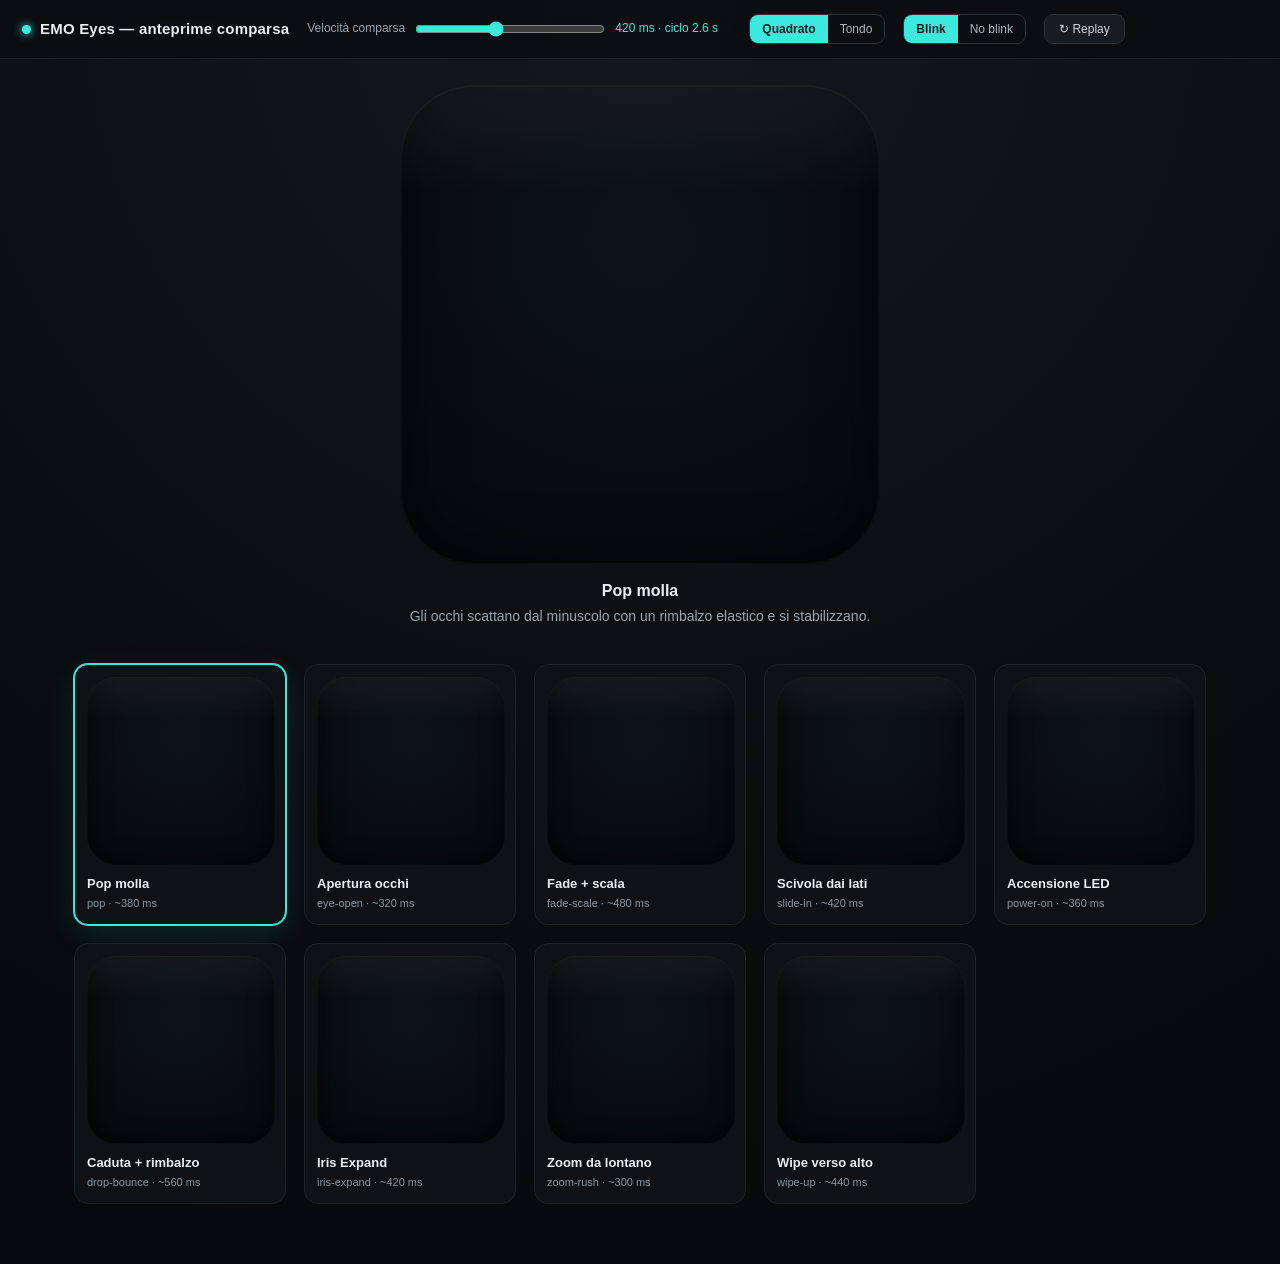
==== index.html @ 84cab5ac "EMO eyes appear-animation preview gallery (480x480, pure CSS/JS) 9 looping "eyes appear" variants to" ====
<!doctype html>
<html lang="it">
<head>
  <meta charset="utf-8">
  <meta name="viewport" content="width=device-width, initial-scale=1">
  <title>EMO Eyes — anteprime animazioni</title>
  <link rel="stylesheet" href="eyes.css">
  <link rel="stylesheet" href="keyframes.css">
</head>
<body>
  <header class="topbar">
    <h1><span class="dot"></span> EMO Eyes — anteprime comparsa</h1>

    <div class="ctrl">
      <label for="speed">Velocità comparsa</label>
      <input id="speed" type="range" min="150" max="800" step="10" value="420">
      <span class="val" id="speedVal"></span>
    </div>

    <div class="ctrl">
      <span class="seg" id="shape">
        <button data-shape="square" class="on">Quadrato</button>
        <button data-shape="round">Tondo</button>
      </span>
    </div>

    <div class="ctrl">
      <span class="seg" id="blink">
        <button data-blink="on" class="on">Blink</button>
        <button data-blink="off">No blink</button>
      </span>
    </div>

    <button class="btn" id="replay">↻ Replay</button>
  </header>

  <main>
    <section class="featured">
      <div class="stage square blink" id="featStage">
        <div class="eyes"><div class="eye left"></div><div class="eye right"></div></div>
      </div>
      <div class="featured-meta">
        <div class="fname" id="fname"></div>
        <div class="fdesc" id="fdesc"></div>
      </div>
    </section>

    <section class="grid" id="grid"></section>
  </main>

  <script src="anims.js"></script>
  <script src="eyes.js"></script>
</body>
</html>
---- eyes.css ----
/* eyes.css — base look dello schermo 480x480 + occhi EMO-style + blink + UI gallery.
   Le animazioni di comparsa sono in keyframes.css (una per variante). */

:root {
  --loop: 2625ms;          /* ciclo completo: comparsa(~16%) + hold + reset. Impostato da eyes.js */
  --eye: #3ce9de;          /* ciano EMO */
  --bg: #0a0d10;
}

* { box-sizing: border-box; }

html, body {
  margin: 0;
  background: radial-gradient(120% 120% at 50% 0%, #14181d 0%, #0a0d10 55%, #06080a 100%);
  color: #e7edf2;
  font: 14px/1.45 -apple-system, BlinkMacSystemFont, "Segoe UI", Roboto, Helvetica, Arial, sans-serif;
}

/* ---------- Top bar / controlli ---------- */
.topbar {
  position: sticky; top: 0; z-index: 10;
  display: flex; flex-wrap: wrap; align-items: center; gap: 18px;
  padding: 14px 22px;
  background: rgba(10, 13, 16, .82);
  backdrop-filter: blur(10px);
  border-bottom: 1px solid #1c2228;
}
.topbar h1 {
  font-size: 15px; font-weight: 650; margin: 0; letter-spacing: .2px;
  display: flex; align-items: center; gap: 9px;
}
.topbar h1 .dot { width: 9px; height: 9px; border-radius: 50%; background: var(--eye); box-shadow: 0 0 10px var(--eye); }
.ctrl { display: flex; align-items: center; gap: 8px; }
.ctrl label { color: #9aa6b1; font-size: 12px; white-space: nowrap; }
.ctrl input[type=range] { width: 190px; accent-color: var(--eye); }
.val { font-variant-numeric: tabular-nums; color: var(--eye); min-width: 116px; font-size: 12px; }
.seg { display: inline-flex; border: 1px solid #2a323a; border-radius: 9px; overflow: hidden; }
.seg button {
  background: transparent; color: #aeb8c2; border: 0; padding: 7px 12px;
  font-size: 12px; cursor: pointer;
}
.seg button.on { background: var(--eye); color: #04201e; font-weight: 650; }
.btn {
  background: #161c22; color: #cdd6df; border: 1px solid #2a323a; border-radius: 9px;
  padding: 7px 14px; font-size: 12px; cursor: pointer;
}
.btn:hover { border-color: var(--eye); color: #fff; }

/* ---------- Layout ---------- */
main { padding: 26px 22px 60px; max-width: 1180px; margin: 0 auto; }
.featured { display: flex; flex-direction: column; align-items: center; gap: 14px; margin-bottom: 38px; }
.featured-meta { text-align: center; }
.featured-meta .fname { font-size: 16px; font-weight: 650; }
.featured-meta .fdesc { color: #9aa6b1; max-width: 520px; margin: 4px auto 0; }

.grid {
  display: grid; gap: 18px; justify-content: center;
  grid-template-columns: repeat(auto-fill, 212px);
}
.card {
  background: #0e1216; border: 1px solid #1c2228; border-radius: 14px;
  padding: 12px; cursor: pointer; transition: border-color .15s, transform .15s;
}
.card:hover { border-color: #34404a; transform: translateY(-2px); }
.card.active { border-color: var(--eye); box-shadow: 0 0 0 1px var(--eye), 0 10px 30px rgba(60,233,222,.12); }
.card .cname { font-weight: 600; margin-top: 10px; font-size: 13px; }
.card .cmeta { color: #8b97a2; font-size: 11px; margin-top: 2px; }

/* miniatura: stage 480 scalato a 188 */
.thumb { position: relative; width: 188px; height: 188px; overflow: hidden; border-radius: 12px; }
.thumb .stage { position: absolute; top: 0; left: 0; transform-origin: top left; transform: scale(0.39167); }

/* ---------- Lo schermo (stage 480x480) ---------- */
.stage {
  position: relative;
  width: 480px; height: 480px;
  display: flex; align-items: center; justify-content: center;
  background: radial-gradient(125% 120% at 50% 32%, #0c1417 0%, #05090b 62%, #02060a 100%);
  overflow: hidden;
  box-shadow: inset 0 0 0 2px rgba(255,255,255,.03), inset 0 0 60px rgba(0,0,0,.6);
}
.stage.square { border-radius: 74px; }
.stage.round  { border-radius: 50%; }
/* riflesso lucido in alto, come lo schermo EMO */
.stage::before {
  content: ""; position: absolute; inset: 0; pointer-events: none;
  background: linear-gradient(180deg, rgba(255,255,255,.06) 0%, rgba(255,255,255,0) 22%);
}

/* ---------- Gli occhi ---------- */
.eyes {
  display: flex; align-items: center; gap: 62px;
  transform-origin: center center;
}
.eye {
  width: 118px; height: 150px; border-radius: 46px;
  background: radial-gradient(125% 100% at 50% 22%, #cafff9 0%, #5ee9df 30%, #25d4cb 66%, #12b1aa 100%);
  box-shadow:
    0 0 26px 3px rgba(60,233,222,.55),
    0 0 72px 10px rgba(60,233,222,.24),
    inset 0 7px 16px rgba(255,255,255,.45),
    inset 0 -13px 22px rgba(2,70,68,.55);
  transform-origin: center center;
  will-change: transform, opacity, filter;
}

/* props comuni a tutte le animazioni di comparsa; il nome (ap-<id>) arriva da keyframes.css */
.stage .eye {
  animation-duration: var(--loop);
  animation-iteration-count: infinite;
  animation-fill-mode: both;
}

/* blink idle (opzionale): squash verticale veloce a meta ciclo */
.stage.blink .eyes {
  animation: blink var(--loop) infinite both;
  transform-origin: center center;
}
@keyframes blink {
  0%, 48% { transform: scaleY(1); }
  51%     { transform: scaleY(.07); }
  54%     { transform: scaleY(1); }
  100%    { transform: scaleY(1); }
}

@media (prefers-reduced-motion: reduce) {
  .stage .eye, .stage.blink .eyes { animation: none !important; }
}
---- keyframes.css ----
/* keyframes.css — generato dal design panel (9 varianti, tutte transform/opacity/filter[/clip-path]).
   Ogni variante: @keyframes ap-<id> + selettore .anim-<id> .eye. NON modificare a mano: rigenerare. */

/* === pop — Pop molla — Gli occhi scattano dal minuscolo con un rimbalzo elastico e si stabilizzano. === */
@keyframes ap-pop {
  0% {
    opacity: 0;
    transform: scale(0.2);
  }
  6% {
    opacity: 1;
  }
  10% {
    transform: scale(1.12);
  }
  13% {
    transform: scale(0.97);
  }
  16% {
    opacity: 1;
    transform: none;
    filter: none;
  }
  84% {
    opacity: 1;
    transform: none;
    filter: none;
  }
  92% {
    opacity: 0;
    transform: none;
  }
  100% {
    opacity: 0;
    transform: none;
  }
}

.anim-pop .eye {
  animation-name: ap-pop;
  animation-timing-function: cubic-bezier(0.34, 1.56, 0.64, 1);
}

/* === eye-open — Apertura occhi — Gli occhi si aprono da una sottile fessura orizzontale espandendosi in verticale con un piccolo rimbalzo, come al risveglio. === */
@keyframes ap-eye-open {
  0% {
    opacity: 0;
    transform: scaleY(0.04);
    filter: brightness(0.6);
  }
  8% {
    opacity: 1;
    transform: scaleY(0.04);
    filter: brightness(1);
  }
  12% {
    transform: scaleY(1.06);
  }
  16% {
    transform: none;
    opacity: 1;
    filter: none;
  }
  84% {
    opacity: 1;
    transform: none;
  }
  92% {
    opacity: 0;
    transform: none;
  }
  100% {
    opacity: 0;
    transform: none;
  }
}

.anim-eye-open .eye {
  animation-name: ap-eye-open;
  animation-timing-function: cubic-bezier(0.22, 1.2, 0.36, 1);
}

/* === fade-scale — Fade + scala — Gli occhi appaiono dolcemente in dissolvenza ingrandendosi da piccoli a pieni, senza rimbalzo. === */
@keyframes ap-fade-scale {
  0% {
    opacity: 0;
    transform: scale(0.7);
  }
  16% {
    opacity: 1;
    transform: none;
  }
  84% {
    opacity: 1;
    transform: none;
  }
  92% {
    opacity: 0;
    transform: none;
  }
  100% {
    opacity: 0;
    transform: none;
  }
}

.anim-fade-scale .eye {
  animation-name: ap-fade-scale;
  animation-timing-function: cubic-bezier(0.16, 1, 0.3, 1);
}

/* === slide-in — Scivola dai lati — Gli occhi entrano scivolando orizzontalmente dai bordi esterni fino al centro. === */
@keyframes ap-slide-in {
  0% { opacity: 0; transform: translateX(var(--from)); }
  10% { opacity: 1; }
  12% { transform: translateX(var(--overshoot)); }
  16% { opacity: 1; transform: none; }
  84% { opacity: 1; transform: none; }
  92% { opacity: 0; transform: none; }
  100% { opacity: 0; transform: none; }
}
.anim-slide-in .eye {
  animation-name: ap-slide-in;
  animation-timing-function: cubic-bezier(0.16, 1, 0.3, 1);
}
.anim-slide-in .eye.left {
  --from: -150px;
  --overshoot: 8px;
}
.anim-slide-in .eye.right {
  --from: 150px;
  --overshoot: -8px;
}

/* === power-on — Accensione LED — Gli occhi nascono da un puntino bianco accecante che lampeggia e scatta di colpo a piena dimensione, come un tubo catodico che si accende. === */
@keyframes ap-power-on {
  0% {
    opacity: 0;
    transform: scale(0.12);
    filter: brightness(2.6) saturate(1.4);
  }
  4% {
    opacity: 1;
    transform: scale(0.16);
    filter: brightness(3.2) saturate(1.5);
  }
  10% {
    opacity: 1;
    transform: scale(1.12);
    filter: brightness(1.8) saturate(1.2);
  }
  13% {
    opacity: 1;
    transform: scale(0.97);
    filter: brightness(1.15);
  }
  16% {
    opacity: 1;
    transform: none;
    filter: none;
  }
  84% {
    opacity: 1;
    transform: none;
    filter: none;
  }
  92% {
    opacity: 0;
    transform: none;
    filter: none;
  }
  100% {
    opacity: 0;
    transform: none;
    filter: none;
  }
}

.anim-power-on .eye {
  animation-name: ap-power-on;
  animation-timing-function: cubic-bezier(0.16, 1.2, 0.3, 1);
}

/* === drop-bounce — Caduta + rimbalzo — Gli occhi cadono dall'alto, superano il centro e rimbalzano una volta prima di fermarsi. === */
@keyframes ap-drop-bounce {
  0% {
    opacity: 0;
    transform: translateY(-200px);
  }
  4% {
    opacity: 1;
    transform: translateY(-120px);
  }
  10% {
    opacity: 1;
    transform: translateY(22px);
  }
  13% {
    transform: translateY(-9px);
  }
  16% {
    opacity: 1;
    transform: none;
  }
  84% {
    opacity: 1;
    transform: none;
  }
  92% {
    opacity: 0;
    transform: none;
  }
  100% {
    opacity: 0;
    transform: none;
  }
}

.anim-drop-bounce .eye {
  animation-name: ap-drop-bounce;
  animation-timing-function: cubic-bezier(.34, .62, .31, 1);
}

/* === iris-expand — Iris Expand — Gli occhi si aprono come un'iride: prima una fessura orizzontale piatta, poi si dilatano in altezza fino alla forma piena. === */
@keyframes ap-iris-expand {
  0% {
    opacity: 0;
    transform: scaleX(0.4) scaleY(0.04);
    filter: brightness(1.6);
  }
  6% {
    opacity: 1;
    transform: scaleX(0.85) scaleY(0.06);
    filter: brightness(1.5);
  }
  10% {
    transform: scaleX(1.06) scaleY(0.6);
    filter: brightness(1.3);
  }
  13% {
    transform: scaleX(0.98) scaleY(1.08);
    filter: brightness(1.1);
  }
  16% {
    opacity: 1;
    transform: none;
    filter: none;
  }
  84% {
    opacity: 1;
    transform: none;
    filter: none;
  }
  92% {
    opacity: 0;
    transform: none;
    filter: none;
  }
  100% {
    opacity: 0;
    transform: none;
    filter: none;
  }
}

.anim-iris-expand .eye {
  animation-name: ap-iris-expand;
  animation-timing-function: cubic-bezier(0.22, 1, 0.36, 1);
}

/* === zoom-rush — Zoom da lontano — Gli occhi sfrecciano da lontano, sfocati, fino a fuoco nitido con un piccolo rimbalzo. === */
@keyframes ap-zoom-rush {
  0% {
    opacity: 0;
    transform: scale(0.15);
    filter: blur(6px);
  }
  10% {
    opacity: 1;
    transform: scale(1.12);
    filter: blur(0.5px);
  }
  16% {
    opacity: 1;
    transform: none;
    filter: none;
  }
  84% {
    opacity: 1;
    transform: none;
    filter: none;
  }
  92% {
    opacity: 0;
    transform: none;
    filter: none;
  }
  100% {
    opacity: 0;
    transform: none;
    filter: none;
  }
}

.anim-zoom-rush .eye {
  animation-name: ap-zoom-rush;
  animation-timing-function: cubic-bezier(0.16, 1, 0.3, 1);
}

/* === wipe-up — Wipe verso alto — Gli occhi si svelano dal basso verso l'alto con un nitido effetto tendina. === */
@keyframes ap-wipe-up {
  0% {
    opacity: 0;
    transform: none;
    clip-path: inset(100% 0 0 0);
    filter: brightness(0.85);
  }
  4% {
    opacity: 1;
    transform: none;
    clip-path: inset(100% 0 0 0);
    filter: brightness(1.15);
  }
  16% {
    opacity: 1;
    transform: none;
    clip-path: inset(0 0 0 0);
    filter: none;
  }
  84% {
    opacity: 1;
    transform: none;
    clip-path: inset(0 0 0 0);
    filter: none;
  }
  92% {
    opacity: 0;
    transform: none;
    clip-path: inset(0 0 100% 0);
    filter: brightness(0.85);
  }
  100% {
    opacity: 0;
    transform: none;
    clip-path: inset(0 0 100% 0);
    filter: brightness(0.85);
  }
}

.anim-wipe-up .eye {
  animation-name: ap-wipe-up;
  animation-timing-function: cubic-bezier(0.22, 1, 0.36, 1);
}
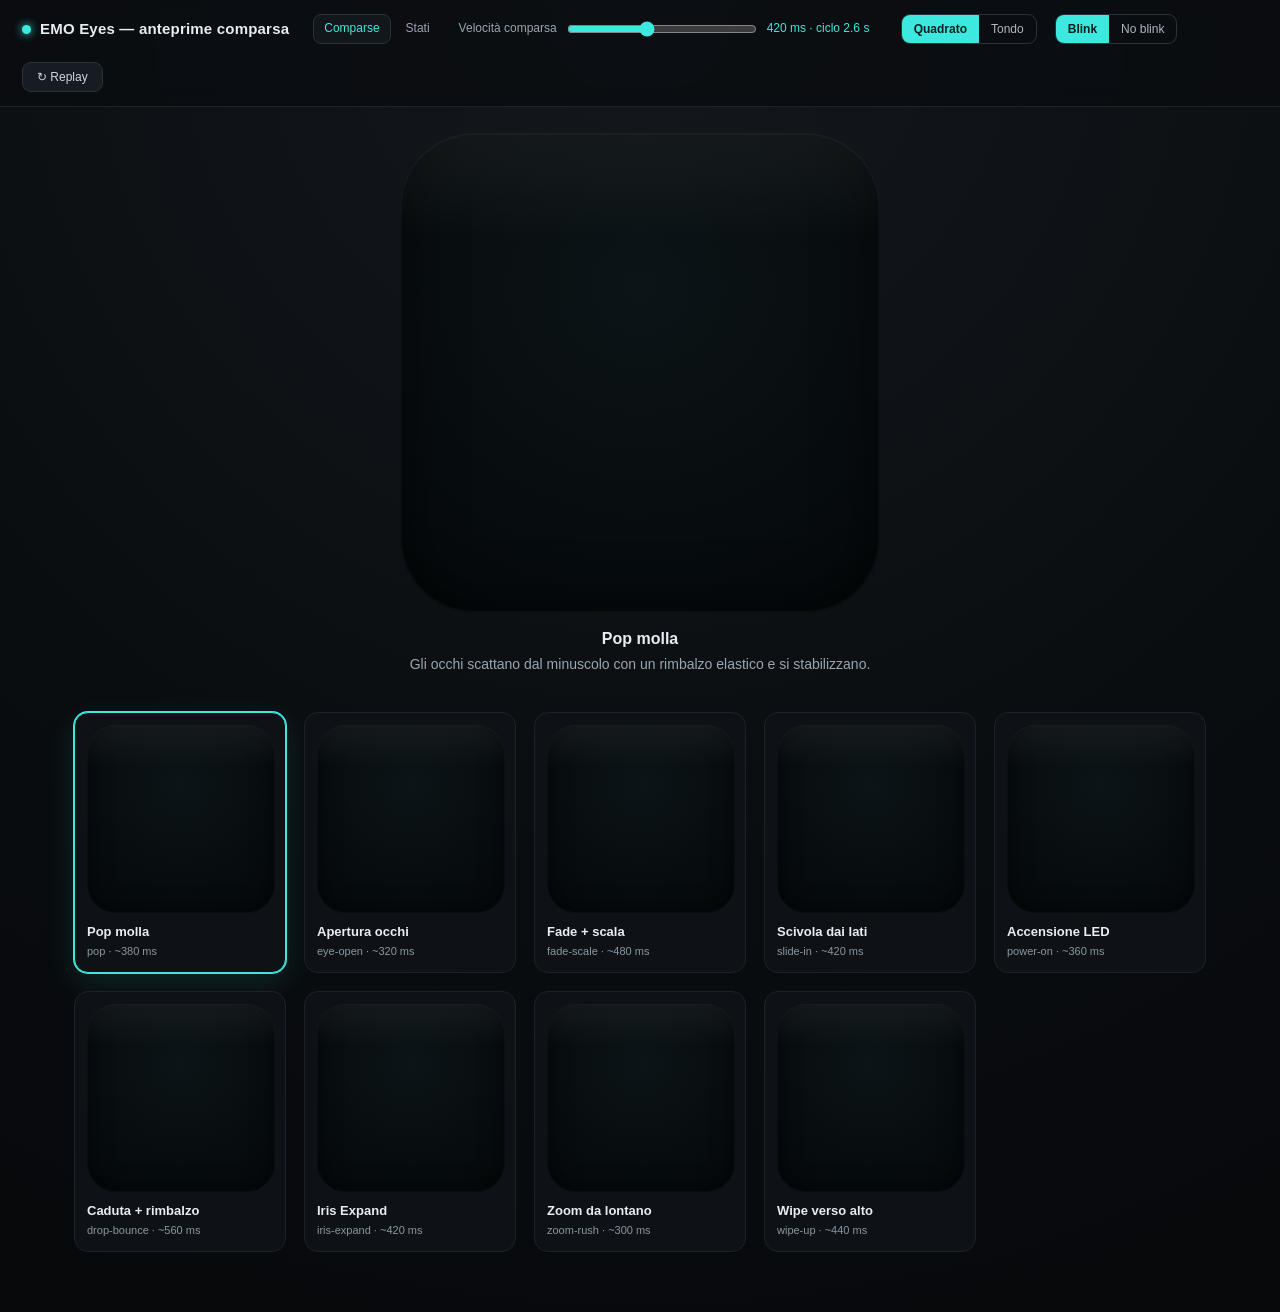
==== commit 2e5caefc: "Add Maind X states gallery: states + sound design, clock & expressions - states.html gallery: the Ma" ====
--- a/index.html
+++ b/index.html
@@ -10,6 +10,10 @@
 <body>
   <header class="topbar">
     <h1><span class="dot"></span> EMO Eyes — anteprime comparsa</h1>
+    <nav class="pages">
+      <a href="index.html" class="on">Comparse</a>
+      <a href="states.html">Stati</a>
+    </nav>
 
     <div class="ctrl">
       <label for="speed">Velocità comparsa</label>
--- a/eyes.css
+++ b/eyes.css
@@ -30,6 +30,13 @@
   display: flex; align-items: center; gap: 9px;
 }
 .topbar h1 .dot { width: 9px; height: 9px; border-radius: 50%; background: var(--eye); box-shadow: 0 0 10px var(--eye); }
+.pages { display: inline-flex; gap: 4px; margin-left: 6px; }
+.pages a {
+  color: #9aa6b1; text-decoration: none; font-size: 12px;
+  padding: 5px 10px; border-radius: 8px; border: 1px solid transparent;
+}
+.pages a:hover { color: #fff; border-color: #2a323a; }
+.pages a.on { color: var(--eye); border-color: #2a323a; background: #12171c; }
 .ctrl { display: flex; align-items: center; gap: 8px; }
 .ctrl label { color: #9aa6b1; font-size: 12px; white-space: nowrap; }
 .ctrl input[type=range] { width: 190px; accent-color: var(--eye); }
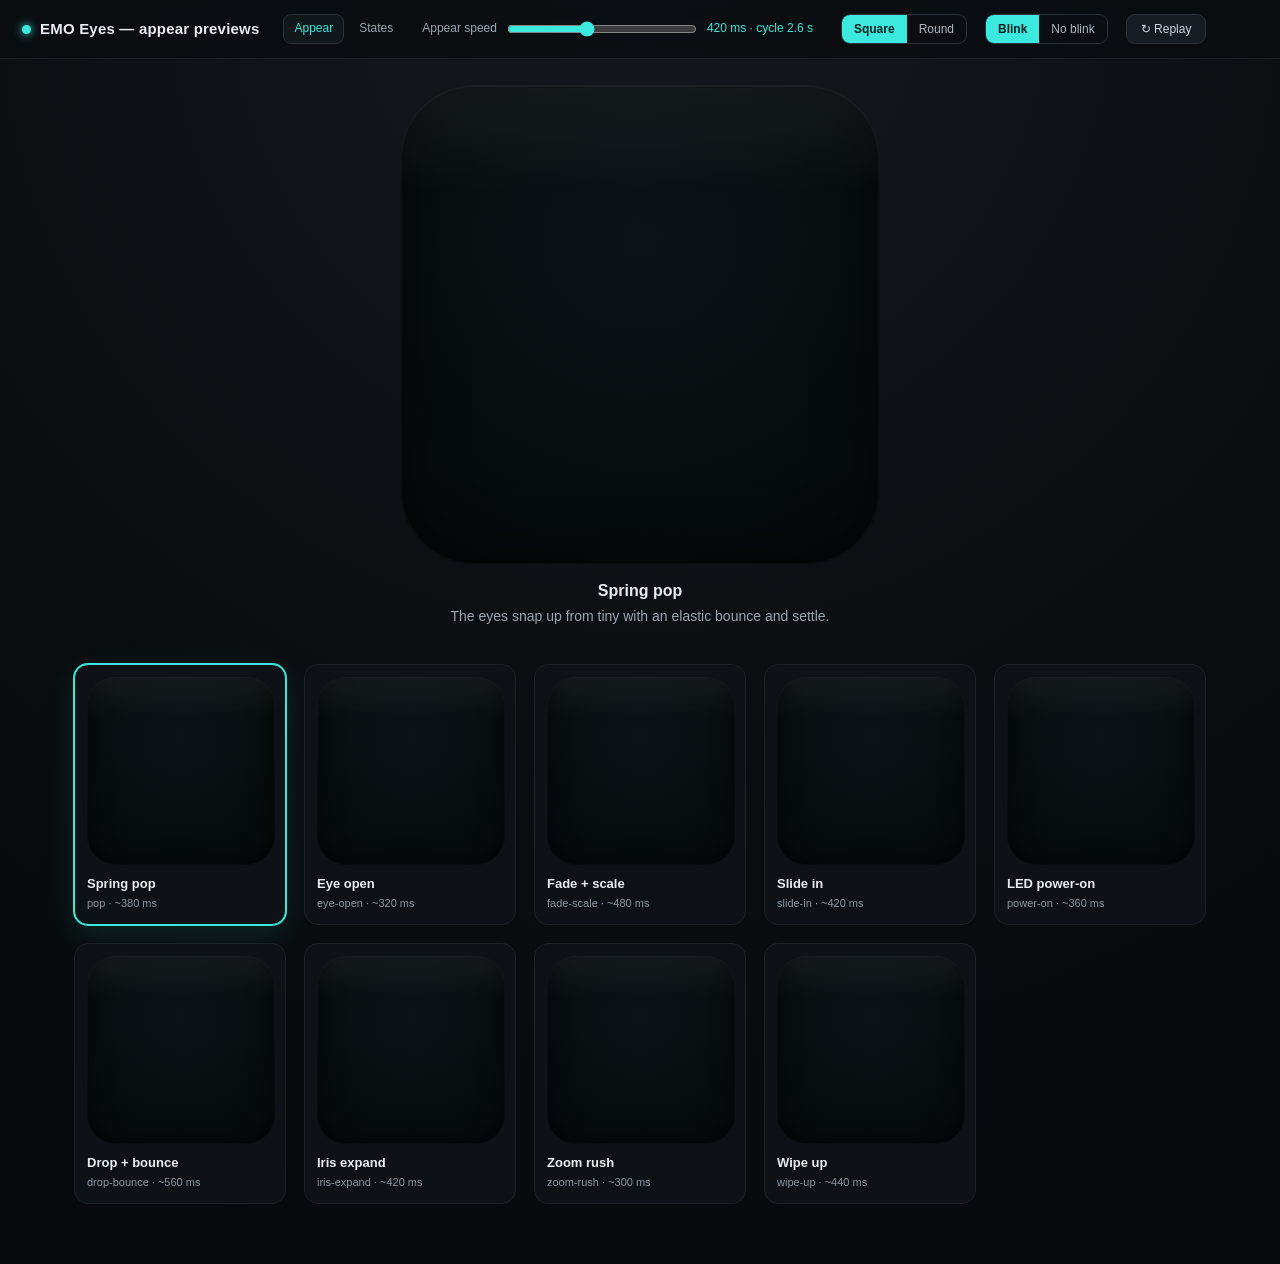
==== commit 2f0396ba: "Translate the Appear gallery to English (UI + JS + CSS comments) index.html, anims.js, eyes.js and t" ====
--- a/index.html
+++ b/index.html
@@ -1,30 +1,30 @@
 <!doctype html>
-<html lang="it">
+<html lang="en">
 <head>
   <meta charset="utf-8">
   <meta name="viewport" content="width=device-width, initial-scale=1">
-  <title>EMO Eyes — anteprime animazioni</title>
+  <title>EMO Eyes — appear animations</title>
   <link rel="stylesheet" href="eyes.css">
   <link rel="stylesheet" href="keyframes.css">
 </head>
 <body>
   <header class="topbar">
-    <h1><span class="dot"></span> EMO Eyes — anteprime comparsa</h1>
+    <h1><span class="dot"></span> EMO Eyes — appear previews</h1>
     <nav class="pages">
-      <a href="index.html" class="on">Comparse</a>
-      <a href="states.html">Stati</a>
+      <a href="index.html" class="on">Appear</a>
+      <a href="states.html">States</a>
     </nav>
 
     <div class="ctrl">
-      <label for="speed">Velocità comparsa</label>
+      <label for="speed">Appear speed</label>
       <input id="speed" type="range" min="150" max="800" step="10" value="420">
       <span class="val" id="speedVal"></span>
     </div>
 
     <div class="ctrl">
       <span class="seg" id="shape">
-        <button data-shape="square" class="on">Quadrato</button>
-        <button data-shape="round">Tondo</button>
+        <button data-shape="square" class="on">Square</button>
+        <button data-shape="round">Round</button>
       </span>
     </div>
 
--- a/eyes.css
+++ b/eyes.css
@@ -1,9 +1,9 @@
-/* eyes.css — base look dello schermo 480x480 + occhi EMO-style + blink + UI gallery.
-   Le animazioni di comparsa sono in keyframes.css (una per variante). */
+/* eyes.css — base look of the 480x480 screen + EMO-style eyes + blink + gallery UI.
+   The appear animations live in keyframes.css (one per variant). */
 
 :root {
-  --loop: 2625ms;          /* ciclo completo: comparsa(~16%) + hold + reset. Impostato da eyes.js */
-  --eye: #3ce9de;          /* ciano EMO */
+  --loop: 2625ms;          /* full cycle: appear(~16%) + hold + reset. Set by eyes.js */
+  --eye: #3ce9de;          /* EMO cyan */
   --bg: #0a0d10;
 }
 
@@ -16,7 +16,7 @@
   font: 14px/1.45 -apple-system, BlinkMacSystemFont, "Segoe UI", Roboto, Helvetica, Arial, sans-serif;
 }
 
-/* ---------- Top bar / controlli ---------- */
+/* ---------- Top bar / controls ---------- */
 .topbar {
   position: sticky; top: 0; z-index: 10;
   display: flex; flex-wrap: wrap; align-items: center; gap: 18px;
@@ -73,11 +73,11 @@
 .card .cname { font-weight: 600; margin-top: 10px; font-size: 13px; }
 .card .cmeta { color: #8b97a2; font-size: 11px; margin-top: 2px; }
 
-/* miniatura: stage 480 scalato a 188 */
+/* thumbnail: 480 stage scaled to 188 */
 .thumb { position: relative; width: 188px; height: 188px; overflow: hidden; border-radius: 12px; }
 .thumb .stage { position: absolute; top: 0; left: 0; transform-origin: top left; transform: scale(0.39167); }
 
-/* ---------- Lo schermo (stage 480x480) ---------- */
+/* ---------- The screen (480x480 stage) ---------- */
 .stage {
   position: relative;
   width: 480px; height: 480px;
@@ -88,13 +88,13 @@
 }
 .stage.square { border-radius: 74px; }
 .stage.round  { border-radius: 50%; }
-/* riflesso lucido in alto, come lo schermo EMO */
+/* glossy reflection at the top, like the EMO screen */
 .stage::before {
   content: ""; position: absolute; inset: 0; pointer-events: none;
   background: linear-gradient(180deg, rgba(255,255,255,.06) 0%, rgba(255,255,255,0) 22%);
 }
 
-/* ---------- Gli occhi ---------- */
+/* ---------- The eyes ---------- */
 .eyes {
   display: flex; align-items: center; gap: 62px;
   transform-origin: center center;
@@ -111,14 +111,14 @@
   will-change: transform, opacity, filter;
 }
 
-/* props comuni a tutte le animazioni di comparsa; il nome (ap-<id>) arriva da keyframes.css */
+/* shared props for all appear animations; the name (ap-<id>) comes from keyframes.css */
 .stage .eye {
   animation-duration: var(--loop);
   animation-iteration-count: infinite;
   animation-fill-mode: both;
 }
 
-/* blink idle (opzionale): squash verticale veloce a meta ciclo */
+/* idle blink (optional): quick vertical squash mid-cycle */
 .stage.blink .eyes {
   animation: blink var(--loop) infinite both;
   transform-origin: center center;
--- a/keyframes.css
+++ b/keyframes.css
@@ -1,7 +1,7 @@
-/* keyframes.css — generato dal design panel (9 varianti, tutte transform/opacity/filter[/clip-path]).
-   Ogni variante: @keyframes ap-<id> + selettore .anim-<id> .eye. NON modificare a mano: rigenerare. */
-
-/* === pop — Pop molla — Gli occhi scattano dal minuscolo con un rimbalzo elastico e si stabilizzano. === */
+/* keyframes.css — generated from the design panel (9 variants, all transform/opacity/filter[/clip-path]).
+   Each variant: @keyframes ap-<id> + selector .anim-<id> .eye. Don't edit by hand: regenerate. */
+
+/* === pop — Spring pop — The eyes snap up from tiny with an elastic bounce and settle. === */
 @keyframes ap-pop {
   0% {
     opacity: 0;
@@ -41,7 +41,7 @@
   animation-timing-function: cubic-bezier(0.34, 1.56, 0.64, 1);
 }
 
-/* === eye-open — Apertura occhi — Gli occhi si aprono da una sottile fessura orizzontale espandendosi in verticale con un piccolo rimbalzo, come al risveglio. === */
+/* === eye-open — Eye open — The eyes open from a thin horizontal slit, expanding vertically with a small bounce, like waking up. === */
 @keyframes ap-eye-open {
   0% {
     opacity: 0;
@@ -80,7 +80,7 @@
   animation-timing-function: cubic-bezier(0.22, 1.2, 0.36, 1);
 }
 
-/* === fade-scale — Fade + scala — Gli occhi appaiono dolcemente in dissolvenza ingrandendosi da piccoli a pieni, senza rimbalzo. === */
+/* === fade-scale — Fade + scale — The eyes fade in gently, scaling from small to full, with no bounce. === */
 @keyframes ap-fade-scale {
   0% {
     opacity: 0;
@@ -109,7 +109,7 @@
   animation-timing-function: cubic-bezier(0.16, 1, 0.3, 1);
 }
 
-/* === slide-in — Scivola dai lati — Gli occhi entrano scivolando orizzontalmente dai bordi esterni fino al centro. === */
+/* === slide-in — Slide in — The eyes slide in horizontally from the outer edges to the center. === */
 @keyframes ap-slide-in {
   0% { opacity: 0; transform: translateX(var(--from)); }
   10% { opacity: 1; }
@@ -132,7 +132,7 @@
   --overshoot: -8px;
 }
 
-/* === power-on — Accensione LED — Gli occhi nascono da un puntino bianco accecante che lampeggia e scatta di colpo a piena dimensione, come un tubo catodico che si accende. === */
+/* === power-on — LED power-on — The eyes are born from a blinding white dot that flashes and snaps to full size, like a CRT powering on. === */
 @keyframes ap-power-on {
   0% {
     opacity: 0;
@@ -181,7 +181,7 @@
   animation-timing-function: cubic-bezier(0.16, 1.2, 0.3, 1);
 }
 
-/* === drop-bounce — Caduta + rimbalzo — Gli occhi cadono dall'alto, superano il centro e rimbalzano una volta prima di fermarsi. === */
+/* === drop-bounce — Drop + bounce — The eyes drop from above, overshoot the center, and bounce once before settling. === */
 @keyframes ap-drop-bounce {
   0% {
     opacity: 0;
@@ -221,7 +221,7 @@
   animation-timing-function: cubic-bezier(.34, .62, .31, 1);
 }
 
-/* === iris-expand — Iris Expand — Gli occhi si aprono come un'iride: prima una fessura orizzontale piatta, poi si dilatano in altezza fino alla forma piena. === */
+/* === iris-expand — Iris expand — The eyes open like an iris: first a flat horizontal slit, then dilating in height to the full shape. === */
 @keyframes ap-iris-expand {
   0% {
     opacity: 0;
@@ -268,7 +268,7 @@
   animation-timing-function: cubic-bezier(0.22, 1, 0.36, 1);
 }
 
-/* === zoom-rush — Zoom da lontano — Gli occhi sfrecciano da lontano, sfocati, fino a fuoco nitido con un piccolo rimbalzo. === */
+/* === zoom-rush — Zoom rush — The eyes rush in from afar, blurred, into sharp focus with a small bounce. === */
 @keyframes ap-zoom-rush {
   0% {
     opacity: 0;
@@ -307,7 +307,7 @@
   animation-timing-function: cubic-bezier(0.16, 1, 0.3, 1);
 }
 
-/* === wipe-up — Wipe verso alto — Gli occhi si svelano dal basso verso l'alto con un nitido effetto tendina. === */
+/* === wipe-up — Wipe up — The eyes are revealed bottom-to-top with a crisp wipe effect. === */
 @keyframes ap-wipe-up {
   0% {
     opacity: 0;
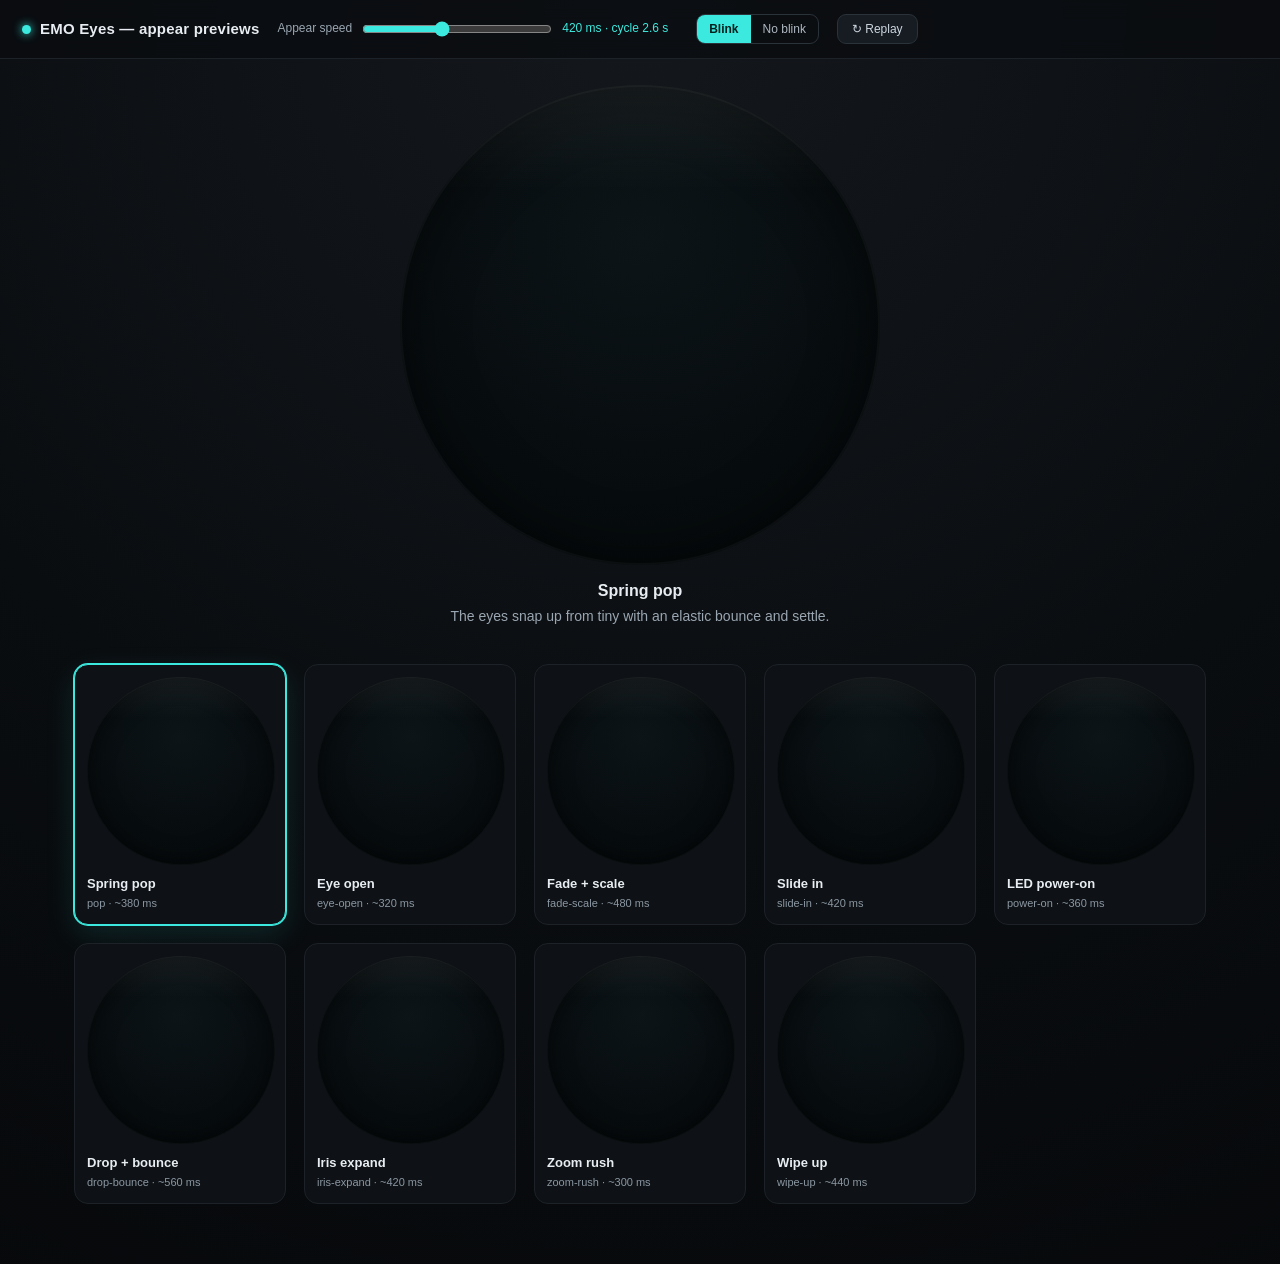
==== commit 15693ebd: "Remove the page nav menu; round-only everywhere - Drop the Appear/States nav menu from both pages. -" ====
--- a/index.html
+++ b/index.html
@@ -10,22 +10,11 @@
 <body>
   <header class="topbar">
     <h1><span class="dot"></span> EMO Eyes — appear previews</h1>
-    <nav class="pages">
-      <a href="index.html" class="on">Appear</a>
-      <a href="states.html">States</a>
-    </nav>
 
     <div class="ctrl">
       <label for="speed">Appear speed</label>
       <input id="speed" type="range" min="150" max="800" step="10" value="420">
       <span class="val" id="speedVal"></span>
-    </div>
-
-    <div class="ctrl">
-      <span class="seg" id="shape">
-        <button data-shape="square" class="on">Square</button>
-        <button data-shape="round">Round</button>
-      </span>
     </div>
 
     <div class="ctrl">
@@ -40,7 +29,7 @@
 
   <main>
     <section class="featured">
-      <div class="stage square blink" id="featStage">
+      <div class="stage round blink" id="featStage">
         <div class="eyes"><div class="eye left"></div><div class="eye right"></div></div>
       </div>
       <div class="featured-meta">
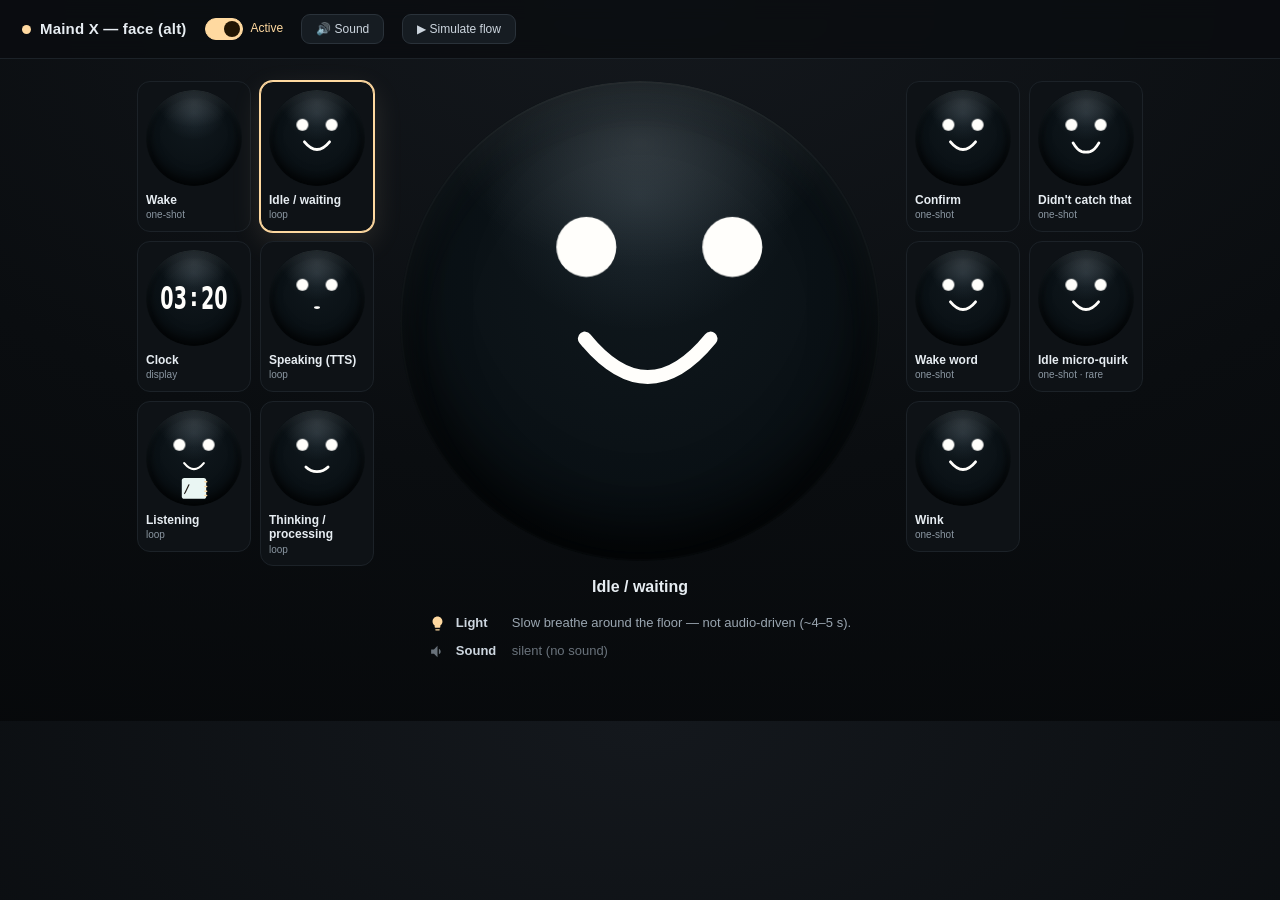
==== commit 889f62dc: "Consolidate to the face: drop the eyes-only galleries, make the face the homepage - Remove the Appea" ====
--- a/index.html
+++ b/index.html
@@ -3,45 +3,69 @@
 <head>
   <meta charset="utf-8">
   <meta name="viewport" content="width=device-width, initial-scale=1">
-  <title>EMO Eyes — appear animations</title>
-  <link rel="stylesheet" href="eyes.css">
-  <link rel="stylesheet" href="keyframes.css">
+  <title>Maind X — face (alt, all states)</title>
+  <link rel="stylesheet" href="face.css">
+  <link rel="stylesheet" href="state-keyframes.css">
+  <link rel="stylesheet" href="face-keyframes.css">
 </head>
 <body>
   <header class="topbar">
-    <h1><span class="dot"></span> EMO Eyes — appear previews</h1>
+    <h1><span class="dot-ico"></span> Maind X — face (alt)</h1>
+    <label class="power" title="Activate (face + mic) / Deactivate (clock only, mic off)">
+      <input type="checkbox" id="power" checked>
+      <span class="track"><span class="knob"></span></span>
+      <span class="plabel">Active</span>
+    </label>
 
-    <div class="ctrl">
-      <label for="speed">Appear speed</label>
-      <input id="speed" type="range" min="150" max="800" step="10" value="420">
-      <span class="val" id="speedVal"></span>
-    </div>
-
-    <div class="ctrl">
-      <span class="seg" id="blink">
-        <button data-blink="on" class="on">Blink</button>
-        <button data-blink="off">No blink</button>
-      </span>
-    </div>
-
-    <button class="btn" id="replay">↻ Replay</button>
+    <button class="btn" id="sound" aria-pressed="true">🔊 Sound</button>
+    <button class="btn flow-btn" id="flow">▶ Simulate flow</button>
   </header>
 
   <main>
+    <section class="grid grid-side" id="gridLeft"></section>
+
     <section class="featured">
-      <div class="stage round blink" id="featStage">
-        <div class="eyes"><div class="eye left"></div><div class="eye right"></div></div>
+      <div class="flowbar" id="flowbar" hidden>
+        <span class="dotpulse"></span>
+        <span class="phase" id="flowphase"></span>
+        <button class="btn mic" id="wake">🎤 “Hey Kai”</button>
+      </div>
+      <div class="stage round st-A3_idle" id="featStage">
+        <div class="face">
+          <div class="eyes">
+            <div class="eye left"><div class="dot"></div></div>
+            <div class="eye right"><div class="dot"></div></div>
+          </div>
+          <div class="mouth">
+            <svg class="smile" viewBox="0 0 200 110" aria-hidden="true"><path d="M28 22 Q 100 110 172 22"/></svg>
+            <span class="open"></span>
+          </div>
+        </div>
+        <div class="clock"><b class="hh">--</b><b class="cl">:</b><b class="mm">--</b></div>
+        <div class="check"><svg viewBox="0 0 100 100"><path d="M26 52 L44 70 L76 32"/></svg></div>
+        <div class="bell"><svg viewBox="0 0 24 24"><path d="M12 22c1.1 0 2-.9 2-2h-4c0 1.1.9 2 2 2zm6-6v-5c0-3.07-1.63-5.64-4.5-6.32V4c0-.83-.67-1.5-1.5-1.5S10.5 3.17 10.5 4v.68C7.64 5.36 6 7.92 6 11v5l-2 2v1h16v-1l-2-2z"/></svg></div>
+        <div class="notes">
+          <div class="pad">
+            <span class="ring r1"></span><span class="ring r2"></span><span class="ring r3"></span><span class="ring r4"></span>
+            <i class="ln l1"></i><i class="ln l2"></i><i class="ln l3"></i><i class="ln l4"></i>
+          </div>
+          <div class="pen"></div>
+        </div>
       </div>
       <div class="featured-meta">
         <div class="fname" id="fname"></div>
-        <div class="fdesc" id="fdesc"></div>
+        <div class="finfo">
+          <div class="firow light"><span class="ic"><svg viewBox="0 0 24 24"><path d="M9 21c0 .55.45 1 1 1h4c.55 0 1-.45 1-1v-1H9v1zm3-19C8.14 2 5 5.14 5 9c0 2.38 1.19 4.47 3 5.74V17c0 .55.45 1 1 1h6c.55 0 1-.45 1-1v-2.26c1.81-1.27 3-3.36 3-5.74 0-3.86-3.14-7-7-7z"/></svg></span><b>Light</b><span id="flight"></span></div>
+          <div class="firow sound"><span class="ic"><svg viewBox="0 0 24 24"><path d="M3 9v6h4l5 5V4L7 9H3zm13.5 3c0-1.77-1.02-3.29-2.5-4.03v8.05c1.48-.73 2.5-2.25 2.5-4.02z"/></svg></span><b>Sound</b><span id="fsound"></span></div>
+        </div>
       </div>
     </section>
 
-    <section class="grid" id="grid"></section>
+    <section class="grid grid-side" id="gridRight"></section>
   </main>
 
-  <script src="anims.js"></script>
-  <script src="eyes.js"></script>
+  <script src="state-anims.js"></script>
+  <script src="sound.js"></script>
+  <script src="face.js"></script>
 </body>
 </html>
--- a/face.css
+++ b/face.css
@@ -0,0 +1,317 @@
+/* face.css — alternative face look: round eye dots + animated mouth.
+   Reuses state-keyframes.css for the eye / overlay / light animations
+   and adds face-keyframes.css for the per-state mouth movement.
+   Layout mirrors states.css so the gallery feels identical. */
+
+:root {
+  --spd: 1;                       /* global duration multiplier (face.js) */
+  --g0: #fffefb;                  /* bright highlight / core (warm white) */
+  --g1: #fff1d6;
+  --g2: #ffdca6;
+  --g3: #f3c587;
+  --glow: 255, 224, 184;          /* outer bloom (rgb) — used by light feedback */
+  --ish: 96, 58, 14;              /* dark ink for notepad lines */
+  --acc: #ffd9a0;                 /* UI accent */
+  --bg: #0a0d10;
+}
+
+* { box-sizing: border-box; }
+
+html, body {
+  margin: 0;
+  background: radial-gradient(120% 120% at 50% 0%, #14181d 0%, #0a0d10 55%, #06080a 100%);
+  color: #e7edf2;
+  font: 14px/1.45 -apple-system, BlinkMacSystemFont, "Segoe UI", Roboto, Helvetica, Arial, sans-serif;
+}
+
+/* ---------- Top bar / controls ---------- */
+.topbar {
+  position: sticky; top: 0; z-index: 10;
+  display: flex; flex-wrap: wrap; align-items: center; gap: 18px;
+  padding: 14px 22px;
+  background: rgba(10, 13, 16, .82);
+  backdrop-filter: blur(10px);
+  border-bottom: 1px solid #1c2228;
+}
+.topbar h1 {
+  font-size: 15px; font-weight: 650; margin: 0; letter-spacing: .2px;
+  display: flex; align-items: center; gap: 9px;
+}
+.topbar h1 .dot-ico { width: 9px; height: 9px; border-radius: 50%; background: var(--acc); }
+.alt-link {
+  color: #aeb8c2; text-decoration: none; font-size: 12px;
+  padding: 6px 12px; border: 1px solid #2a323a; border-radius: 9px;
+}
+.alt-link:hover { color: #fff; border-color: var(--acc); }
+.ctrl { display: flex; align-items: center; gap: 8px; }
+.ctrl label { color: #9aa6b1; font-size: 12px; white-space: nowrap; }
+.ctrl input[type=range] { width: 150px; accent-color: var(--acc); }
+.val { font-variant-numeric: tabular-nums; color: var(--acc); min-width: 52px; font-size: 12px; }
+.btn {
+  background: #161c22; color: #cdd6df; border: 1px solid #2a323a; border-radius: 9px;
+  padding: 7px 14px; font-size: 12px; cursor: pointer;
+}
+.btn:hover { border-color: var(--acc); color: #fff; }
+.btn:disabled { opacity: .4; cursor: default; }
+
+/* ---------- Power switch ---------- */
+.power { display: inline-flex; align-items: center; gap: 8px; cursor: pointer; user-select: none; }
+.power input { position: absolute; opacity: 0; width: 0; height: 0; }
+.power .track {
+  position: relative; width: 38px; height: 22px; border-radius: 999px;
+  background: #2a323a; border: 1px solid #3a444e; transition: background .18s, border-color .18s;
+}
+.power .knob {
+  position: absolute; top: 2px; left: 2px; width: 16px; height: 16px; border-radius: 50%;
+  background: #cdd6df; transition: transform .18s, background .18s;
+}
+.power input:checked + .track { background: var(--acc); border-color: var(--acc); }
+.power input:checked + .track .knob { transform: translateX(16px); background: #221604; }
+.power .plabel { color: #9aa6b1; font-size: 12px; min-width: 22px; }
+.power input:checked ~ .plabel { color: var(--acc); }
+
+/* ---------- Lifecycle flow simulation ---------- */
+.flow-btn.on { background: var(--acc); color: #221604; font-weight: 650; border-color: var(--acc); }
+.hey-btn.on { background: #d97757; color: #1a0f0a; font-weight: 650; border-color: #d97757; }
+.hey-btn.on::before { content: ""; }
+.flowbar {
+  display: flex; align-items: center; justify-content: center; gap: 12px;
+  margin-bottom: 10px; padding: 7px 16px;
+  background: #10171c; border: 1px solid rgba(var(--glow), .25); border-radius: 999px;
+}
+.flowbar[hidden] { display: none; }
+.flowbar .phase { color: var(--acc); font-size: 13px; font-weight: 600; }
+.flowbar .dotpulse {
+  width: 9px; height: 9px; border-radius: 50%; background: var(--acc); flex: none;
+  animation: fpulse 1.4s ease-in-out infinite;
+}
+@keyframes fpulse { 0%,100% { opacity: .4; transform: scale(.85); } 50% { opacity: 1; transform: scale(1.1); } }
+
+/* ---------- Layout: thumbnails flank the big visualization in the centre ---------- */
+main { display: flex; flex-direction: row; align-items: flex-start; justify-content: center;
+  gap: 26px; padding: 22px 22px 60px; max-width: 1400px; margin: 0 auto; }
+/* fixed width = the stage, so long per-state descriptions wrap inside it instead of
+   widening the centre column and shoving the side rails outward */
+.featured { flex: 0 0 480px; width: 480px; display: flex; flex-direction: column; align-items: center;
+  gap: 14px; position: sticky; top: 80px; }
+.featured-meta { text-align: center; max-width: 480px; }
+.featured-meta .fname { font-size: 16px; font-weight: 650; }
+.featured-meta .finfo { margin: 16px auto 0; width: fit-content;
+  display: flex; flex-direction: column; gap: 9px; text-align: left; }
+.featured-meta .firow { display: flex; align-items: center; gap: 10px; font-size: 13px; color: #9aa6b1; }
+.featured-meta .firow b { color: #cdd6df; font-weight: 650; min-width: 46px; }
+.featured-meta .firow .ic { width: 17px; height: 17px; flex: none; display: inline-flex; }
+.featured-meta .firow .ic svg { width: 100%; height: 100%; fill: currentColor; display: block; }
+.featured-meta .firow.light .ic { color: var(--acc); }
+.featured-meta .firow.sound .ic { color: #ffce7a; }
+.featured-meta .firow.silent { color: #69727b; }
+.featured-meta .firow.silent .ic { color: #69727b; }
+
+.grid {
+  flex: 0 0 auto;
+  display: grid; gap: 9px; align-content: start;
+  grid-template-columns: repeat(2, 114px);   /* a narrow 2-col column of thumbnails per side */
+}
+.grid-side { position: sticky; top: 80px; }
+.sechead {
+  grid-column: 1 / -1;
+  margin: 6px 0 0;
+  font-size: 12px; font-weight: 650; letter-spacing: .12em; text-transform: uppercase;
+  color: #8b97a2;
+  display: flex; align-items: center;
+}
+.card {
+  align-self: start;                 /* don't stretch to the row's tallest card — keeps it compact */
+  background: #0e1216; border: 1px solid #1c2228; border-radius: 13px;
+  padding: 8px; cursor: pointer; transition: border-color .15s, transform .15s;
+}
+.card:hover { border-color: #34404a; transform: translateY(-2px); }
+.card.active { border-color: var(--acc); box-shadow: 0 0 0 1px var(--acc), 0 10px 30px rgba(var(--glow), .12); }
+.card .cname { font-weight: 600; margin-top: 7px; font-size: 12px; line-height: 1.2; }
+.card .cmeta { color: #8b97a2; font-size: 10px; margin-top: 1px; }
+
+.thumb { position: relative; width: 96px; height: 96px; overflow: visible; border-radius: 11px; }
+.thumb .stage { position: absolute; top: 0; left: 0; transform-origin: top left; transform: scale(0.2); }
+
+/* ---------- The 480x480 round stage — shaded like a 3D sphere ----------
+   Lit from the top: a soft sheen up top, the body darkening toward the bottom
+   rim, plus inner highlight/shadow to give the circle real volume (a ball, not
+   a flat disc). The face sits in front of this sphere. */
+.stage {
+  position: relative;
+  width: 480px; height: 480px;
+  display: flex; align-items: center; justify-content: center;
+  background:
+    radial-gradient(58% 50% at 50% 24%, rgba(150,182,205,.13) 0%, rgba(150,182,205,0) 56%),  /* top sheen */
+    radial-gradient(135% 130% at 50% 40%, #0f171c 0%, #070d11 56%, #02060a 84%, #010406 100%); /* sphere body */
+  overflow: hidden;
+  --lumeRGB: var(--glow);             /* default warm light (unchanged) */
+  --lumeLevel: 0;
+  box-shadow:
+    inset 0 18px 34px rgba(180,210,230,.07),       /* top inner light */
+    inset 0 -34px 60px rgba(0,0,0,.72),            /* bottom inner shadow → volume */
+    inset 0 0 0 2px rgba(255,255,255,.03),
+    inset 0 0 60px rgba(0,0,0,.5),
+    0 0 44px 6px rgba(var(--lumeRGB), var(--lumeLevel));
+}
+.stage.round { border-radius: 50%; }
+.stage::before {                       /* glossy specular highlight near the top, like light on a ball */
+  content: ""; position: absolute; inset: 0; pointer-events: none; border-radius: inherit;
+  background: radial-gradient(64% 42% at 50% 13%, rgba(255,255,255,.11) 0%, rgba(255,255,255,0) 62%);
+}
+
+/* ---------- The face: round eyes + smile mouth ----------
+   - .face groups eyes + mouth so they sit together (eyes on top, mouth below)
+   - .eyes / .eye / .dot mirror the states.html structure so state-keyframes.css
+     animations (blink, drift, breath, wink, ...) apply unchanged
+   - .mouth has two shapes: a smile arc (default) + an oval "open mouth"
+     (used by face-keyframes.css to make the mouth move per state) */
+.face {
+  display: flex; flex-direction: column; align-items: center; gap: 36px;
+  position: relative; z-index: 1;
+  /* the face sits dead-centre by default; face.js lifts it (inline `top`) only for
+     listening and tweens it back to centre fluidly via the Web Animations API */
+  top: 0;
+  /* fade the whole face in/out for a fluid hand-off to the clock (and back) */
+  opacity: 1;
+  transition: opacity 380ms ease;
+}
+
+.eyes {
+  display: flex; align-items: center; gap: 86px;
+  transform-origin: center center;
+}
+.eye {
+  width: 60px; height: 60px;
+  transform-origin: center center;
+}
+.dot {
+  width: 100%; height: 100%; border-radius: 50%;
+  background: var(--g0);
+  transform-origin: center center;
+  will-change: transform, opacity;
+}
+
+.mouth {
+  position: relative; width: 220px; height: 96px;
+  display: flex; align-items: center; justify-content: center;
+  transform-origin: center center;
+}
+.mouth .smile {
+  width: 100%; height: 100%; display: block;
+  overflow: visible;                 /* never clip the mouth arc (e.g. the wide thinking arc) */
+  transform-origin: center center;
+}
+.mouth .smile path {
+  fill: none; stroke: var(--g0); stroke-width: 16;
+  stroke-linecap: round; stroke-linejoin: round;
+}
+.mouth .open {
+  position: absolute; left: 50%; top: 50%;
+  width: 56px; height: 64px; border-radius: 50%;
+  background: var(--g0);
+  transform: translate(-50%, -50%) scaleY(.4);
+  transform-origin: center center;
+  opacity: 0;
+}
+
+/* ---------- Clock overlay (A4_clock) — crossfades in over the fading face ---------- */
+.clock {
+  display: flex; opacity: 0; pointer-events: none;
+  transition: opacity 380ms ease;
+  position: absolute; inset: 0; z-index: 2;
+  align-items: center; justify-content: center; gap: 8px;
+  color: var(--g0);
+}
+.clock b {
+  display: inline-block;
+  font: 800 104px/1 ui-rounded, "SF Pro Rounded", "Arial Rounded MT Bold", "Quicksand", system-ui, sans-serif;
+  font-variant-numeric: tabular-nums;
+  transform: scaleY(1.5) scaleX(0.92);
+  transform-origin: center center;
+}
+.clock .cl { opacity: 1; transform: scaleY(1.18); }
+
+/* ---------- Listening overlay: notepad + writing hand (B2_listening) ---------- */
+.notes {
+  display: none;
+  position: absolute; left: 50%; margin-left: -61px; bottom: 36px; z-index: 2;
+  width: 122px; height: 104px;
+}
+.notes .pad {
+  position: absolute; inset: 0; border-radius: 13px; z-index: 2;
+  background: #eaf6f3;
+}
+.notes .ring {
+  position: absolute; right: -6px; width: 16px; height: 7px; border-radius: 4px;
+  background: var(--g2);
+}
+.notes .ring.r1 { top: 15px; } .notes .ring.r2 { top: 39px; }
+.notes .ring.r3 { top: 63px; } .notes .ring.r4 { top: 84px; }
+/* the written lines — no hand; they draw themselves in from the bottom up */
+.notes .ln {
+  position: absolute; left: 16px; height: 5px; border-radius: 3px;
+  background: rgba(var(--ish), .22);
+  transform-origin: left center;
+}
+.notes .ln.l1 { top: 22px; width: 60%; }
+.notes .ln.l2 { top: 40px; width: 70%; }
+.notes .ln.l3 { top: 58px; width: 52%; }
+.notes .ln.l4 { top: 76px; width: 46%; }
+/* the pen — writes each line then steps up (penWrite in state-keyframes.css) */
+.notes .pen {
+  position: absolute; z-index: 3;          /* above the pad (z 2) */
+  left: 12px; top: 26px; width: 6px; height: 50px;
+  border-radius: 3px; background: #241f1b;
+  transform-origin: bottom center;
+}
+.notes .pen::after {                        /* nib at the bottom = writing tip */
+  content: ""; position: absolute; left: 0; bottom: -5px; width: 5px; height: 6px;
+  background: #241f1b; border-radius: 0 0 3px 3px;
+}
+
+/* ---------- Confirm check overlay (C1_confirm) ---------- */
+.check {
+  display: none;
+  position: absolute; inset: 0; z-index: 2;
+  align-items: center; justify-content: center;
+}
+.check svg { width: 210px; height: 210px; overflow: visible; }
+.check path {
+  fill: none; stroke: var(--g0); stroke-width: 15;
+  stroke-linecap: round; stroke-linejoin: round;
+  stroke-dasharray: 80; stroke-dashoffset: 80;
+}
+
+/* ---------- Reminder bell overlay (D1_reminder) ---------- */
+.bell {
+  display: none;
+  position: absolute; inset: 0; z-index: 2;
+  align-items: center; justify-content: center;
+}
+.bell svg {
+  width: 156px; height: 156px;
+  transform-origin: 50% 16%;
+}
+.bell svg path { fill: var(--g0); }
+
+/* ---------- Ambient light feedback (same as states.css) ---------- */
+@property --lumeLevel {
+  syntax: "<number>"; initial-value: 0; inherits: false;
+}
+/* only the formerly-blue light changes: listening / wake word now use a warm neutral
+   Claude-logo orange instead of the cool blue (all other states keep their light) */
+.st-B2_listening, .st-D2_wakeword { --lumeRGB: 217, 119, 87; }
+
+.stage .eyes, .stage .eye, .stage .dot,
+.stage .mouth, .stage .smile, .stage .open {
+  animation-fill-mode: both;
+  animation-iteration-count: infinite;
+}
+
+@media (prefers-reduced-motion: reduce) {
+  .stage .eyes, .stage .eye, .stage .dot,
+  .stage .mouth, .stage .smile, .stage .open,
+  .stage .notes, .stage .notes * { animation: none !important; }
+  .st-E4_wink .eye.right .dot { transform: scaleY(.07); }
+}
--- a/state-keyframes.css
+++ b/state-keyframes.css
@@ -0,0 +1,433 @@
+/* state-keyframes.css — the Maind X state set (A1..E5): the spec states plus a
+   clock (A4_clock) and three height-only expressions (E3..E5).
+   Per state: class .st-<ID> on the .stage; animations on the 3 layers
+   (.eyes = group, .eye = per-eye, .dot = blink/dim).
+   Loops (A3, B1, B2, B3): seamless, 0% == 100%.
+   One-shots: the real action sits at the start of the cycle, then hold at
+   rest and a quick reset at the end — that's just the preview convention;
+   on the device you use only the action window noted in each comment.
+   All durations scale with --spd (global multiplier). */
+
+/* ============ A · System & power ============ */
+
+/* === A1_off — Off — static: dots off, dark screen === */
+.st-A1_off .dot { opacity: 0; }
+.st-A1_off .eye { filter: none; }
+
+/* === A2_wake — Wake — one-shot: ~700ms fade-in + one slow waking blink.
+   Action: 0–37% of the 4000ms cycle (~1.5s total). === */
+@keyframes A2w-grp {
+  0%        { opacity: 0; transform: scale(.92); }
+  17%       { opacity: 1; transform: none; }
+  90%       { opacity: 1; transform: none; }
+  97%, 100% { opacity: 0; transform: scale(.92); }
+}
+@keyframes A2w-dot {
+  0%, 21%   { transform: scaleY(1); }
+  26%       { transform: scaleY(.08); }   /* slow close ~200ms */
+  28.5%     { transform: scaleY(.08); }   /* sleepy micro pause */
+  34%       { transform: scaleY(1.05); }  /* soft reopen */
+  37%, 100% { transform: scaleY(1); }
+}
+.st-A2_wake .eyes {
+  animation-name: A2w-grp;
+  animation-duration: calc(var(--spd) * 4000ms);
+  animation-timing-function: cubic-bezier(.22, 1, .36, 1);
+}
+.st-A2_wake .dot {
+  animation-name: A2w-dot;
+  animation-duration: calc(var(--spd) * 4000ms);
+  animation-timing-function: cubic-bezier(.45, 0, .3, 1);
+}
+
+/* === A3_idle — Idle — loop: ±8% breath over ~4.6s + natural blink every 5–8s
+   (13s blink track with two blinks: ~6.3s / ~6.7s intervals). === */
+@keyframes A3i-grp {
+  0%   { transform: scale(1); }
+  50%  { transform: scale(1.08); }
+  100% { transform: scale(1); }
+}
+@keyframes A3i-dot {
+  0%, 38.5%  { transform: scaleY(1); }
+  39.06%     { transform: scaleY(.07); }   /* ~73ms close + ~73ms open = ~146ms (spec: crisp) */
+  39.62%     { transform: scaleY(1); }
+  86.4%      { transform: scaleY(1); }
+  86.96%     { transform: scaleY(.07); }
+  87.52%     { transform: scaleY(1); }
+  100%       { transform: scaleY(1); }
+}
+.st-A3_idle .eyes {
+  animation-name: A3i-grp;
+  animation-duration: calc(var(--spd) * 4600ms);
+  animation-timing-function: ease-in-out;
+}
+.st-A3_idle .dot {
+  animation-name: A3i-dot;
+  animation-duration: calc(var(--spd) * 13000ms);
+  animation-timing-function: cubic-bezier(.4, 0, .6, 1);
+}
+/* continuous look-around drift (EMO is never perfectly still): a slow gaze that
+   eases left, holds, comes back, eases right — on the .eye layer so it has its
+   OWN 7.2s rhythm independent of the 4.6s breath and 13s blink. ±11–12px. */
+@keyframes A3i-drift {
+  0%   { transform: translateX(0); }
+  18%  { transform: translateX(-11px); }
+  32%  { transform: translateX(-11px); }   /* small hold looking left */
+  50%  { transform: translateX(0); }
+  68%  { transform: translateX(12px); }
+  82%  { transform: translateX(12px); }     /* small hold looking right */
+  100% { transform: translateX(0); }
+}
+.st-A3_idle .eye {
+  animation-name: A3i-drift;
+  animation-duration: calc(var(--spd) * 7200ms);
+  animation-timing-function: ease-in-out;
+}
+
+/* === A4_clock — Clock — display: the eyes give way to a live glowing digital
+   clock (HH:MM, colon blinking once per second). The "on the shelf" idle face.
+   No eye motion — states.js feeds the real time into every .clock element. === */
+.st-A4_clock .eyes  { display: none; }
+.st-A4_clock .clock { display: flex; }
+@keyframes clkColon {
+  0%, 45%   { opacity: 1; }
+  55%, 100% { opacity: .12; }     /* the colon ticks: 1 Hz, independent of --spd feel */
+}
+.st-A4_clock .clock .cl {
+  animation-name: clkColon;
+  animation-duration: 1000ms;
+  animation-iteration-count: infinite;
+  animation-timing-function: steps(1, end);
+}
+
+/* ============ B · Conversation turn-taking ============ */
+
+/* === B1_speaking — Speaking — loop: breath at speech rhythm (simulated TTS
+   envelope, irregular peaks <=8%), tiny drift, blink every ~6s on its own track. === */
+@keyframes B1s-grp {
+  0%   { transform: scale(1)     translate(0, 0); }
+  7%   { transform: scale(1.055) translate(0, -1.5px); }
+  13%  { transform: scale(1.02)  translate(.5px, 0); }
+  21%  { transform: scale(1.075) translate(1px, -2px); }
+  28%  { transform: scale(1.03)  translate(.5px, -.5px); }
+  36%  { transform: scale(1.06)  translate(0, -1px); }
+  44%  { transform: scale(1.015) translate(-.5px, 0); }
+  52%  { transform: scale(1.08)  translate(-1px, -2px); }
+  60%  { transform: scale(1.035) translate(-.5px, -.5px); }
+  68%  { transform: scale(1.07)  translate(0, -1.5px); }
+  76%  { transform: scale(1.02)  translate(.5px, 0); }
+  84%  { transform: scale(1.06)  translate(.5px, -1px); }
+  92%  { transform: scale(1.025) translate(0, 0); }
+  100% { transform: scale(1)     translate(0, 0); }
+}
+@keyframes B1s-dot {
+  0%, 70% { transform: scaleY(1); }
+  71.2%   { transform: scaleY(.07); }
+  72.4%   { transform: scaleY(1); }
+  100%    { transform: scaleY(1); }
+}
+.st-B1_speaking .eyes {
+  animation-name: B1s-grp;
+  animation-duration: calc(var(--spd) * 3400ms);
+  animation-timing-function: ease-in-out;
+}
+.st-B1_speaking .dot {
+  animation-name: B1s-dot;
+  animation-duration: calc(var(--spd) * 6100ms);
+  animation-timing-function: cubic-bezier(.4, 0, .6, 1);
+}
+
+/* === B2_listening — Listening — loop: dots +12%, HELD STILL, rare blink
+   (1 every ~9s). The stillness is the signal: your turn. === */
+.st-B2_listening .eyes { transform: scale(1.12); }
+@keyframes B2l-dot {
+  0%, 54% { transform: scaleY(1); }
+  54.8%   { transform: scaleY(.07); }   /* ~72ms close + ~72ms open = ~144ms (crisp) */
+  55.6%   { transform: scaleY(1); }
+  100%    { transform: scaleY(1); }
+}
+.st-B2_listening .dot {
+  animation-name: B2l-dot;
+  animation-duration: calc(var(--spd) * 9000ms);
+  animation-timing-function: cubic-bezier(.4, 0, .6, 1);
+}
+
+/* === B3_thinking — Thinking/processing — loop ~2s: the gaze slips away and
+   comes back, with a slow half-blink on a 3.4s track. No audio sync. === */
+@keyframes B3t-grp {
+  0%   { transform: none; }
+  28%  { transform: translate(10px, -7px); }
+  55%  { transform: translate(11px, -6px); }   /* micro-hold "elsewhere" */
+  78%  { transform: none; }
+  100% { transform: none; }
+}
+@keyframes B3t-dot {
+  0%, 42% { transform: scaleY(1); }
+  47%     { transform: scaleY(.3); }    /* slow half blink */
+  49%     { transform: scaleY(.3); }
+  55%     { transform: scaleY(1); }
+  100%    { transform: scaleY(1); }
+}
+.st-B3_thinking .eyes {
+  animation-name: B3t-grp;
+  animation-duration: calc(var(--spd) * 2000ms);
+  animation-timing-function: cubic-bezier(.4, 0, .2, 1);
+}
+.st-B3_thinking .dot {
+  animation-name: B3t-dot;
+  animation-duration: calc(var(--spd) * 3400ms);
+  animation-timing-function: ease-in-out;
+}
+
+/* ============ C · Feedback & confirmation ============ */
+
+/* === C1_confirm — Confirm — one-shot: the eyes morph into a CHECK ✓, hold,
+   then return to eyes. Action ~0–80% of the 2400ms cycle. === */
+@keyframes C1eyes {            /* dots shrink + fade out while the check shows, then back */
+  0%   { opacity: 1; transform: scale(1); }
+  12%  { opacity: 0; transform: scale(.5); }
+  80%  { opacity: 0; transform: scale(.5); }
+  92%  { opacity: 1; transform: scale(1); }
+  100% { opacity: 1; transform: scale(1); }
+}
+@keyframes C1check {           /* the check draws in, holds, fades out */
+  0%   { stroke-dashoffset: 80; opacity: 0; }
+  12%  { stroke-dashoffset: 80; opacity: 1; }
+  40%  { stroke-dashoffset: 0;  opacity: 1; }
+  70%  { stroke-dashoffset: 0;  opacity: 1; }
+  82%  { stroke-dashoffset: 0;  opacity: 0; }
+  100% { stroke-dashoffset: 0;  opacity: 0; }
+}
+.st-C1_confirm .check { display: flex; }
+.st-C1_confirm .dot {
+  animation-name: C1eyes;
+  animation-duration: calc(var(--spd) * 2400ms);
+  animation-timing-function: cubic-bezier(.4, 0, .3, 1);
+}
+.st-C1_confirm .check path {
+  animation-name: C1check;
+  animation-duration: calc(var(--spd) * 2400ms);
+  animation-timing-function: cubic-bezier(.45, 0, .25, 1);
+  animation-iteration-count: infinite;
+  animation-fill-mode: both;
+}
+
+/* === C2_didnt_catch — Didn't catch that — one-shot ~600ms: slow blink + gentle
+   tilt (left up, right down), a silent "hm?", then back. Action: 0–17% of 3600ms. === */
+@keyframes C2d-eye {
+  0%    { transform: none; }
+  8%    { transform: translateY(var(--ty)); }   /* tilt in ~290ms */
+  11%   { transform: translateY(var(--ty)); }   /* micro-hold */
+  16.7% { transform: none; }                      /* back to rest (~600ms total) */
+  100%  { transform: none; }
+}
+@keyframes C2d-dot {
+  0%, 2% { transform: scaleY(1); }
+  6.5%   { transform: scaleY(.1); }    /* slow blink (intentional), ~160ms close */
+  11%    { transform: scaleY(1); }
+  100%   { transform: scaleY(1); }
+}
+.st-C2_didnt_catch .eye {
+  animation-name: C2d-eye;
+  animation-duration: calc(var(--spd) * 3600ms);
+  animation-timing-function: cubic-bezier(.34, 1.05, .5, 1);
+}
+.st-C2_didnt_catch .eye.left  { --ty: -13px; }
+.st-C2_didnt_catch .eye.right { --ty: 13px; }
+.st-C2_didnt_catch .dot {
+  animation-name: C2d-dot;
+  animation-duration: calc(var(--spd) * 3600ms);
+  animation-timing-function: ease-in-out;
+}
+
+/* ============ D · Proactive moments ============ */
+
+/* === D1_reminder — Reminder — one-shot: the eyes morph into a little BELL that
+   RINGS (rotates back and forth), holds, then return to eyes. Calm, not alarming.
+   Action ~0–82% of the 3200ms cycle. === */
+@keyframes D1eyes {           /* eyes shrink + fade while the bell rings, then back */
+  0%   { opacity: 1; transform: scale(1); }
+  12%  { opacity: 0; transform: scale(.5); }
+  82%  { opacity: 0; transform: scale(.5); }
+  94%  { opacity: 1; transform: scale(1); }
+  100% { opacity: 1; transform: scale(1); }
+}
+@keyframes D1ring {           /* bell appears, rings (damped swing), holds, fades */
+  0%   { opacity: 0; transform: rotate(0); }
+  10%  { opacity: 1; transform: rotate(0); }
+  16%  { transform: rotate(17deg); }
+  23%  { transform: rotate(-15deg); }
+  30%  { transform: rotate(12deg); }
+  37%  { transform: rotate(-9deg); }
+  44%  { transform: rotate(6deg); }
+  51%  { transform: rotate(-3deg); }
+  58%  { transform: rotate(0); }
+  82%  { opacity: 1; transform: rotate(0); }
+  92%  { opacity: 0; }
+  100% { opacity: 0; transform: rotate(0); }
+}
+.st-D1_reminder .bell { display: flex; }
+.st-D1_reminder .dot {
+  animation-name: D1eyes;
+  animation-duration: calc(var(--spd) * 3200ms);
+  animation-timing-function: cubic-bezier(.4, 0, .3, 1);
+}
+.st-D1_reminder .bell svg {
+  animation-name: D1ring;
+  animation-duration: calc(var(--spd) * 3200ms);
+  animation-timing-function: ease-in-out;
+  animation-iteration-count: infinite;
+  animation-fill-mode: both;
+}
+
+/* === D2_wakeword — Wake word — one-shot ~400ms: attentive pop (scale up with
+   overshoot) settling at the listening size (1.12 = B2).
+   Action: 0–15% of 3400ms, holds the LISTEN pose until 86%. === */
+@keyframes D2w-grp {
+  0%   { transform: scale(1); }
+  7%   { transform: scale(1.19); }
+  11.8%{ transform: scale(1.095); }
+  15%  { transform: scale(1.12); }
+  86%  { transform: scale(1.12); }     /* holds the listening pose */
+  96%  { transform: scale(1); }
+  100% { transform: scale(1); }
+}
+@keyframes D2w-dot {
+  0%   { filter: brightness(1); }
+  7%   { filter: brightness(1.22); }   /* subtle attentive flash */
+  16%  { filter: brightness(1); }
+  100% { filter: brightness(1); }
+}
+.st-D2_wakeword .eyes {
+  animation-name: D2w-grp;
+  animation-duration: calc(var(--spd) * 3400ms);
+  animation-timing-function: cubic-bezier(.22, 1.3, .36, 1);
+}
+.st-D2_wakeword .dot {
+  animation-name: D2w-dot;
+  animation-duration: calc(var(--spd) * 3400ms);
+  animation-timing-function: ease-out;
+}
+
+/* ============ E · Personality / easter eggs ============ */
+
+/* === E2_quirk — Idle micro-quirk — rare one-shot ~1.3s: slowly looks around
+   (left, then right) and back to center, with one natural blink on the way home.
+   Spec offers "double-blink OR look-around" — we take the look-around branch so
+   it stays ~1s and reads as the slower, more distinctive quirk.
+   Action: 0–30% of 4200ms. === */
+@keyframes E2q-grp {
+  0%   { transform: none; }
+  9%   { transform: translate(-17px, 2px); }    /* look left */
+  16%  { transform: translate(-15px, 3px); }    /* small hold */
+  24%  { transform: translate(15px, -2px); }    /* look right */
+  30%  { transform: none; }                      /* back to center (~1260ms) */
+  100% { transform: none; }
+}
+@keyframes E2q-dot {
+  0%, 26% { transform: scaleY(1); }
+  27.7%   { transform: scaleY(.07); }    /* one natural blink ~143ms as it re-centers */
+  29.4%   { transform: scaleY(1); }
+  100%    { transform: scaleY(1); }
+}
+.st-E2_quirk .eyes {
+  animation-name: E2q-grp;
+  animation-duration: calc(var(--spd) * 4200ms);
+  animation-timing-function: cubic-bezier(.4, 0, .2, 1);
+}
+.st-E2_quirk .dot {
+  animation-name: E2q-dot;
+  animation-duration: calc(var(--spd) * 4200ms);
+  animation-timing-function: cubic-bezier(.4, 0, .6, 1);
+}
+
+/* === Listening notepad (B2) — fixed-time, not spd-scaled. White pad, spiral on
+   the right; lines write themselves in from the BOTTOM upward. No hand. === */
+.st-B2_listening .notes { display: block; }
+@keyframes lineDraw {                   /* a line writes itself in, left→right (quick) */
+  0%   { transform: scaleX(0); opacity: 0; }
+  3%   { opacity: 1; }
+  14%  { transform: scaleX(1); opacity: 1; }
+  94%  { transform: scaleX(1); opacity: 1; }
+  100% { transform: scaleX(1); opacity: 0; }
+}
+@keyframes penWrite {                   /* the pen writes each line, then steps UP to the next */
+  0%   { transform: translate(0, 0)      rotate(26deg); }   /* bottom line, start */
+  12%  { transform: translate(46px, 0)   rotate(26deg); }   /* sweep right */
+  14%  { transform: translate(2px, -18px) rotate(26deg); }  /* carriage-return up a line */
+  25%  { transform: translate(56px, -18px) rotate(26deg); }
+  27%  { transform: translate(2px, -36px) rotate(26deg); }
+  39%  { transform: translate(60px, -36px) rotate(26deg); }
+  41%  { transform: translate(2px, -54px) rotate(26deg); }
+  53%  { transform: translate(50px, -54px) rotate(26deg); } /* top line done */
+  60%  { transform: translate(74px, -60px) rotate(18deg); } /* lift away */
+  90%  { transform: translate(74px, -60px) rotate(18deg); } /* rest while the lines hold */
+  100% { transform: translate(0, 0)      rotate(26deg); }   /* back down to start */
+}
+@keyframes noteBob {                    /* tiny lively bob of the whole pad */
+  0%, 100% { transform: translateY(0); }
+  50%      { transform: translateY(-3px); }
+}
+.st-B2_listening .notes { animation: noteBob 2.6s ease-in-out infinite; }
+/* the lines fill from the BOTTOM upward, in sequence; the pen writes each one */
+.st-B2_listening .ln    { animation: lineDraw 4.4s ease-in-out infinite both; }
+.st-B2_listening .ln.l4 { animation-delay: 0s; }
+.st-B2_listening .ln.l3 { animation-delay: .6s; }
+.st-B2_listening .ln.l2 { animation-delay: 1.2s; }
+.st-B2_listening .ln.l1 { animation-delay: 1.8s; }
+.st-B2_listening .pen   { animation: penWrite 4.4s ease-in-out infinite both; }
+
+/* === Ambient light feedback (Maind X §0) — EXTERNAL halo, animates --lumeLevel
+   on the .stage box-shadow (outer glow). Speak pulses IN TIME with the eyes:
+   same 3400 ms + same peak %s as the B1 breath. Never bouncy. === */
+@keyframes lumIdle    { 0% { --lumeLevel: .10; } 50% { --lumeLevel: .26; } 100% { --lumeLevel: .10; } }
+@keyframes lumSpeak   {   /* peaks aligned to B1s-grp (the speaking eye breath) */
+  0%  { --lumeLevel: .20; }  7% { --lumeLevel: .46; } 13% { --lumeLevel: .28; }
+  21% { --lumeLevel: .54; } 28% { --lumeLevel: .33; } 36% { --lumeLevel: .47; }
+  44% { --lumeLevel: .26; } 52% { --lumeLevel: .56; } 60% { --lumeLevel: .35; }
+  68% { --lumeLevel: .52; } 76% { --lumeLevel: .28; } 84% { --lumeLevel: .47; }
+  92% { --lumeLevel: .30; } 100% { --lumeLevel: .20; } }
+@keyframes lumListen  { 0% { --lumeLevel: .34; } 50% { --lumeLevel: .44; } 100% { --lumeLevel: .34; } }
+@keyframes lumWake    { 0% { --lumeLevel: 0; } 28% { --lumeLevel: .40; } 45% { --lumeLevel: .22; } 100% { --lumeLevel: .22; } }
+@keyframes lumConfirm { 0% { --lumeLevel: .18; } 9% { --lumeLevel: .52; } 26% { --lumeLevel: .20; } 100% { --lumeLevel: .20; } }
+.st-A2_wake        { animation: lumWake    calc(var(--spd) * 4000ms) ease-out    infinite; }
+.st-A3_idle,
+.st-B3_thinking,
+.st-E2_quirk,
+.st-E4_wink        { animation: lumIdle    calc(var(--spd) * 4600ms) ease-in-out infinite; }
+.st-B1_speaking    { animation: lumSpeak   calc(var(--spd) * 3400ms) ease-in-out infinite; }
+.st-C2_didnt_catch { animation: lumSpeak   calc(var(--spd) * 3400ms) ease-in-out infinite; }
+.st-B2_listening   { animation: lumListen  calc(var(--spd) * 3000ms) ease-in-out infinite; }
+.st-D2_wakeword    { animation: lumListen  calc(var(--spd) * 3000ms) ease-in-out infinite; }
+.st-C1_confirm     { animation: lumConfirm calc(var(--spd) * 2400ms) ease-in-out infinite; }
+/* A1_off and A4_clock: no stage animation → --lumeLevel 0 = light off (quiet deactivated clock) */
+
+/* ============ E · Personality — expression (height-only) ============ */
+
+/* === E4_wink — Wink — one-shot ~2.6s: the right eye flattens to a line and
+   holds shut while the left does a small sympathetic squint. Action: 0–56%. === */
+@keyframes E4w-dotR {
+  0%, 20% { transform: scaleY(1); }
+  23%     { transform: scaleY(.07); }   /* fast snap shut */
+  31%     { transform: scaleY(.07); }   /* short hold (was held far too long) */
+  37%     { transform: scaleY(1); }     /* quick reopen */
+  100%    { transform: scaleY(1); }
+}
+@keyframes E4w-dotL {
+  0%, 18% { transform: scaleY(1); }
+  30%     { transform: scaleY(.78); }   /* slight cheek-raise squint */
+  46%     { transform: scaleY(.78); }
+  56%     { transform: scaleY(1); }
+  100%    { transform: scaleY(1); }
+}
+.st-E4_wink .eye.right .dot {
+  animation-name: E4w-dotR;
+  animation-duration: calc(var(--spd) * 2600ms);
+  animation-timing-function: cubic-bezier(.4, 0, .35, 1);
+}
+.st-E4_wink .eye.left .dot {
+  transform-origin: center bottom;
+  animation-name: E4w-dotL;
+  animation-duration: calc(var(--spd) * 2600ms);
+  animation-timing-function: ease-in-out;
+}
--- a/face-keyframes.css
+++ b/face-keyframes.css
@@ -0,0 +1,483 @@
+/* face-keyframes.css — CARTOON expressions for the face (alt) gallery.
+   MAXIMUM motion: every visible state stacks motion across all 5 layers
+   (.face / .eyes / .eye / .dot / .mouth / .smile / .open) so the face is
+   NEVER perfectly still. Co-prime periods make idle loops feel organic.
+
+   Layering:
+     state-keyframes.css → overlay / light feedback animations (kept)
+     face-keyframes.css  → everything else (loaded LAST, wins on conflict) */
+
+/* === defaults === */
+.face            { transform-origin: center center; }
+.face .smile     { opacity: 1; transform: scale(1); transform-origin: center center; }
+.face .mouth     { transform-origin: center center; }
+.face .mouth .open { opacity: 0; }
+
+/* ============ A · System & power ============ */
+
+/* === A1_off — Off === */
+.st-A1_off .smile, .st-A1_off .open { opacity: 0; }
+
+/* === A2_wake — it simply APPEARS, like the wake-word perk-up but without the
+   startle: a quick squash-and-stretch pop that settles to rest, smiling. === */
+@keyframes face-A2-grp {
+  0%        { opacity: 0; transform: scale(1, 1) translateY(7px); }
+  9%        { opacity: 1; transform: scale(1.09, .93) translateY(2px); }   /* land + squash */
+  17%       { transform: scale(.96, 1.08) translateY(-4px); }              /* stretch up */
+  25%       { transform: scale(1.03, 1) translateY(-1px); }
+  33%, 88%  { opacity: 1; transform: scale(1, 1) translateY(0); }          /* settle + hold */
+  97%, 100% { opacity: 0; transform: scale(1, 1) translateY(7px); }
+}
+.st-A2_wake .face {
+  animation: face-A2-grp calc(var(--spd) * 4000ms) cubic-bezier(.3, 1.3, .4, 1) infinite both;
+}
+/* the eyes + smile just ride the appear (open + smiling) */
+.st-A2_wake .eyes { animation: none; }
+.st-A2_wake .eye  { animation: none; }
+.st-A2_wake .dot  { animation: none; }
+.st-A2_wake .smile { animation: none; opacity: 1; }
+.st-A2_wake .open { opacity: 0; }
+
+/* === A3_idle — a curious face looking around. ONE choreographed 9s loop drives
+   every layer off the SAME timeline so they read as a single performance, not
+   competing oscillators: the gaze darts (fast) to a spot and fixates (holds) —
+   left, right, up, down — the head leans gently toward where it looks, blinks
+   land on the gaze shifts, and a calm breath underlies it all.
+   Saccade = tight keyframe gap (fast move); fixation = wide gap (hold);
+   the small overshoot-then-settle after each dart is the natural saccade landing. */
+@keyframes idleGaze {
+  0%, 7% { transform: translate(0, 0); }
+  12%    { transform: translate(-17px, 3px); }   /* dart LEFT */
+  15%    { transform: translate(-15px, 3px); }   /* settle (saccade landing) */
+  29%    { transform: translate(-15px, 4px); }   /* fixate left */
+  34%    { transform: translate(15px, 1px); }    /* dart RIGHT */
+  37%    { transform: translate(13px, 1px); }    /* settle */
+  49%    { transform: translate(13px, 2px); }    /* fixate right */
+  54%    { transform: translate(3px, -8px); }    /* glance UP (curious) */
+  57%    { transform: translate(2px, -6px); }    /* settle */
+  69%    { transform: translate(2px, -6px); }    /* hold up */
+  74%    { transform: translate(-7px, 5px); }    /* glance down-left */
+  87%    { transform: translate(-7px, 5px); }    /* hold */
+  93%    { transform: translate(0, 0); }         /* ease home */
+  100%   { transform: translate(0, 0); }
+}
+.st-A3_idle .eyes {
+  animation: idleGaze calc(var(--spd) * 9000ms) cubic-bezier(.45, 0, .25, 1) infinite both;
+}
+.st-A3_idle .eye { animation: none; }
+/* head: calm breath + a gentle lean TOWARD the gaze — same beats as idleGaze */
+@keyframes idleHead {
+  0%, 7% { transform: scale(1) translate(0, 0) rotate(0); }
+  15%    { transform: scale(1.015) translate(-5px, 1px) rotate(-1deg); }   /* lean left */
+  29%    { transform: scale(1.025) translate(-5px, 1px) rotate(-1deg); }
+  37%    { transform: scale(1.03)  translate(5px, 0)   rotate(1deg); }     /* lean right */
+  49%    { transform: scale(1.02)  translate(4px, 0)   rotate(.8deg); }
+  57%    { transform: scale(1.04)  translate(1px, -2px) rotate(0); }       /* lift, looking up */
+  69%    { transform: scale(1.03)  translate(1px, -2px) rotate(0); }
+  74%    { transform: scale(1.02)  translate(-3px, 1px) rotate(-.6deg); }
+  87%    { transform: scale(1.02)  translate(-3px, 1px) rotate(-.6deg); }
+  93%    { transform: scale(1) translate(0, 0) rotate(0); }
+  100%   { transform: scale(1) translate(0, 0) rotate(0); }
+}
+.st-A3_idle .face {
+  animation: idleHead calc(var(--spd) * 9000ms) cubic-bezier(.45, 0, .25, 1) infinite both;
+}
+/* blinks land ON the gaze shifts (we blink when we change where we look) */
+@keyframes idleBlink {
+  0%, 10%  { transform: scaleY(1); }
+  11.5%    { transform: scaleY(.08); }   /* blink into the left dart */
+  13%      { transform: scaleY(1); }
+  52%      { transform: scaleY(1); }
+  53.5%    { transform: scaleY(.08); }   /* blink into the up-glance */
+  55%      { transform: scaleY(1); }
+  91%      { transform: scaleY(1); }
+  92.5%    { transform: scaleY(.08); }   /* blink on the way home */
+  94%      { transform: scaleY(1); }
+  100%     { transform: scaleY(1); }
+}
+.st-A3_idle .dot {
+  animation: idleBlink calc(var(--spd) * 9000ms) cubic-bezier(.3, 0, .3, 1) infinite both;
+}
+/* the mouth drifts WITH the gaze (smaller), so the whole face turns together */
+@keyframes idleMouth {
+  0%, 7% { transform: translate(0, 0); }
+  15%    { transform: translate(-7px, 1px); }
+  29%    { transform: translate(-7px, 1px); }
+  37%    { transform: translate(6px, 0); }
+  49%    { transform: translate(6px, 0); }
+  57%    { transform: translate(1px, 1px); }
+  69%    { transform: translate(1px, 1px); }
+  74%    { transform: translate(-3px, 1px); }
+  87%    { transform: translate(-3px, 1px); }
+  93%    { transform: translate(0, 0); }
+  100%   { transform: translate(0, 0); }
+}
+.st-A3_idle .mouth {
+  animation: idleMouth calc(var(--spd) * 9000ms) cubic-bezier(.45, 0, .25, 1) infinite both;
+}
+/* calm relaxed smile breath on the same loop */
+@keyframes idleSmile {
+  0%   { transform: scale(1) translateY(0); }
+  50%  { transform: scale(1.04) translateY(-1px); }
+  100% { transform: scale(1) translateY(0); }
+}
+.st-A3_idle .smile {
+  animation: idleSmile calc(var(--spd) * 9000ms) ease-in-out infinite both;
+}
+/* gentle breath for the JS-driven idle face (face.js applies this to .face) */
+@keyframes idleBreath {
+  0%, 100% { transform: scale(1); }
+  50%      { transform: scale(1.04); }
+}
+
+/* === A4_clock — fluid hand-off: the face fades out while the clock fades in (and
+   back when leaving), like the reminder's eyes-fade morph rather than a hard swap === */
+.st-A4_clock .face  { opacity: 0; }            /* fades out (transition on .face) */
+.st-A4_clock .eyes  { display: flex; }         /* cancel state-keyframes' display:none so it fades, not snaps */
+.st-A4_clock .clock { opacity: 1; }            /* fades in over the face */
+
+/* ============ B · Conversation turn-taking ============ */
+
+/* === B1_speaking — big head bob, eyes squint with bigs, mouth phonemes === */
+@keyframes face-B1-grp {
+  0%   { transform: scale(1)   translateY(0)   rotate(0); }
+  7%   { transform: scale(1.07) translateY(-5px) rotate(.8deg); }
+  13%  { transform: scale(1.02) translateY(-1px) rotate(0); }
+  21%  { transform: scale(1.1)  translateY(-7px) rotate(-1deg); }
+  28%  { transform: scale(1.03) translateY(-2px) rotate(0); }
+  36%  { transform: scale(1.08) translateY(-5px) rotate(.6deg); }
+  44%  { transform: scale(1.02) translateY(-1px) rotate(0); }
+  52%  { transform: scale(1.12) translateY(-8px) rotate(-.8deg); }
+  60%  { transform: scale(1.04) translateY(-2px) rotate(0); }
+  68%  { transform: scale(1.09) translateY(-6px) rotate(.6deg); }
+  76%  { transform: scale(1.03) translateY(-2px) rotate(0); }
+  84%  { transform: scale(1.08) translateY(-5px) rotate(-.6deg); }
+  92%  { transform: scale(1.04) translateY(-2px) rotate(0); }
+  100% { transform: scale(1)   translateY(0)   rotate(0); }
+}
+/* occasional head turn left/right while speaking — on the `rotate` property (independent
+   of the bob's `transform`), on a co-prime period so it reads as casual/random */
+@keyframes face-B1-turn {
+  0%, 16%   { rotate: 0deg; }
+  24%, 36%  { rotate: 6deg; }    /* turn a little right, hold */
+  44%, 58%  { rotate: 0deg; }
+  66%, 78%  { rotate: -6deg; }   /* turn a little left, hold */
+  86%, 100% { rotate: 0deg; }
+}
+.st-B1_speaking .face {
+  animation: face-B1-grp calc(var(--spd) * 3400ms) ease-in-out infinite both,
+             face-B1-turn calc(var(--spd) * 8700ms) ease-in-out infinite both;
+}
+.st-B1_speaking .eyes { animation: none; }
+@keyframes face-B1-dot {         /* eyes squint slightly on the biggest beats */
+  0%, 6%  { transform: scaleY(1); }
+  8%      { transform: scaleY(.7); }
+  10%     { transform: scaleY(1); }
+  20%     { transform: scaleY(1); }
+  22%     { transform: scaleY(.55); }   /* "AAH" squint */
+  24%     { transform: scaleY(1); }
+  51%     { transform: scaleY(1); }
+  53%     { transform: scaleY(.5); }    /* "OOH" squint */
+  55%     { transform: scaleY(1); }
+  68%     { transform: scaleY(1); }
+  69%     { transform: scaleY(.07); }   /* mid-speech blink */
+  70.5%   { transform: scaleY(1); }
+  100%    { transform: scaleY(1); }
+}
+.st-B1_speaking .dot {
+  animation: face-B1-dot calc(var(--spd) * 3400ms) cubic-bezier(.4, 0, .6, 1) infinite both;
+}
+@keyframes face-B1-smile-hide { 0%, 100% { opacity: 0; } }
+@keyframes face-B1-open {        /* a calm talking mouth: ~5 open/close beats per cycle
+                                    (not frantic), vowels open wide/tall between closes */
+  0%   { opacity: 1; transform: translate(-50%, -50%) scale(.55, .2); }   /* closed */
+  9%   { transform: translate(-50%, -47%) scale(1.05, .88); }             /* open */
+  18%  { transform: translate(-50%, -50%) scale(.55, .22); }              /* close */
+  27%  { transform: translate(-50%, -46%) scale(.9, 1.05); }              /* tall OOH */
+  36%  { transform: translate(-50%, -50%) scale(.55, .2); }               /* close */
+  45%  { transform: translate(-50%, -46%) scale(1.18, .8); }              /* wide AAH */
+  54%  { transform: translate(-50%, -50%) scale(.55, .22); }              /* close */
+  63%  { transform: translate(-50%, -47%) scale(.95, .92); }              /* open */
+  72%  { transform: translate(-50%, -50%) scale(.55, .2); }               /* close */
+  81%  { transform: translate(-50%, -48%) scale(.85, .62); }              /* small open, trailing */
+  90%  { transform: translate(-50%, -50%) scale(.55, .22); }              /* close */
+  100% { opacity: 1; transform: translate(-50%, -50%) scale(.55, .2); }   /* shut */
+}
+.st-B1_speaking .smile {
+  animation: face-B1-smile-hide calc(var(--spd) * 3800ms) infinite both;
+}
+.st-B1_speaking .open {
+  animation: face-B1-open calc(var(--spd) * 3800ms) cubic-bezier(.3, 0, .4, 1) infinite both;
+}
+
+/* === B2_listening — alert, eyes at NORMAL size. Over a long cycle it does two
+   "I'm with you" things, once each, not constantly: a NOD (whole face down/up,
+   smooth, no bounce) and then a curious HEAD-TILT to the right (held, then back). === */
+@keyframes face-B2-grp {
+  0%   { transform: translateY(0) rotate(0); }
+  16%  { transform: translateY(0) rotate(0); }
+  22%  { transform: translateY(14px) rotate(0); }      /* nod down (whole face) */
+  29%  { transform: translateY(0) rotate(0); }          /* up */
+  34%  { transform: translateY(12px) rotate(0); }       /* down again */
+  41%  { transform: translateY(0) rotate(0); }          /* up */
+  54%  { transform: translateY(0) rotate(9deg); }       /* tilt head to the right */
+  72%  { transform: translateY(0) rotate(9deg); }       /* hold the curious tilt */
+  86%  { transform: translateY(0) rotate(0); }          /* back upright */
+  100% { transform: translateY(0) rotate(0); }
+}
+/* listening lifts the face up (room for the notepad) — applied via JS inline `top`
+   in face.js (applyFeatured); the `top` transition on .face eases it back fluidly. */
+.st-B2_listening .face {
+  animation: face-B2-grp calc(var(--spd) * 7000ms) ease-in-out infinite both;
+}
+.st-B2_listening .eyes { animation: none; transform: scale(1); }
+@keyframes face-B2-dot {
+  0%, 54% { transform: scaleY(1); }      /* eyes rest at normal size */
+  54.8%   { transform: scaleY(.07); }    /* rare crisp blink */
+  55.6%   { transform: scaleY(1); }
+  100%    { transform: scaleY(1); }
+}
+.st-B2_listening .dot {
+  animation: face-B2-dot calc(var(--spd) * 9000ms) cubic-bezier(.4, 0, .6, 1) infinite both;
+}
+@keyframes face-B2-mouth {
+  0%, 100% { transform: translateY(0); }
+  33%      { transform: translateY(-2px); }
+  66%      { transform: translateY(2px); }
+}
+.st-B2_listening .mouth {
+  animation: face-B2-mouth calc(var(--spd) * 2900ms) ease-in-out infinite both;
+}
+@keyframes face-B2-smile {
+  0%, 100% { transform: scale(.78); }
+  50%      { transform: scale(.84) translateY(1px); }
+}
+.st-B2_listening .smile {
+  animation: face-B2-smile calc(var(--spd) * 2900ms) ease-in-out infinite both;
+}
+
+/* === B3_thinking — pondering: head tilts both ways, eyes scan, mouth purses === */
+@keyframes face-B3-grp {
+  0%   { transform: rotate(0) translate(0, 0); }
+  15%  { transform: rotate(-11deg) translate(7px, -4px); }
+  30%  { transform: rotate(-10deg) translate(8px, -4px); }   /* hold left tilt */
+  50%  { transform: rotate(0) translate(0, -2px); }          /* through center */
+  65%  { transform: rotate(8deg) translate(-6px, -3px); }    /* swing other way */
+  80%  { transform: rotate(7deg) translate(-6px, -3px); }
+  100% { transform: rotate(0) translate(0, 0); }
+}
+.st-B3_thinking .face {
+  animation: face-B3-grp calc(var(--spd) * 2000ms) cubic-bezier(.4, 0, .2, 1) infinite both;
+}
+.st-B3_thinking .eyes { animation: none; }
+/* thinking: a true ARC OF A CIRCLE with a CONSTANT RADIUS (same circle: centre 100,-12,
+   r=90, bottom fixed at y=78). The arc EXTENDS and RETRACTS along that circle — its
+   endpoints slide out/in so the span grows and shrinks, but the curvature never changes.
+   Morphs because every keyframe is `M .. A 90 90 0 0 1 .. ..` (same structure). */
+.st-B3_thinking .mouth { animation: none; }
+.st-B3_thinking .smile { animation: none; }
+@keyframes face-B3-arc {
+  0%   { d: path("M36.4 51.6 A 90 90 0 0 0 163.6 51.6"); }   /* medium span */
+  35%  { d: path("M22.1 33 A 90 90 0 0 0 177.9 33"); }       /* extends (longer arc) */
+  70%  { d: path("M55 65.9 A 90 90 0 0 0 145 65.9"); }       /* retracts (shorter arc) */
+  100% { d: path("M36.4 51.6 A 90 90 0 0 0 163.6 51.6"); }
+}
+.st-B3_thinking .smile path {
+  animation: face-B3-arc calc(var(--spd) * 2400ms) ease-in-out infinite both;
+}
+
+/* ============ C · Feedback & confirmation ============ */
+
+/* === C1_confirm — like the reminder: the face is gently "sucked in", the check
+   appears in its place, holds, then the face snaps back smoothly (no jarring pop) === */
+@keyframes face-C1-grp {
+  0%   { transform: scale(1); }
+  12%  { transform: scale(.55); }      /* sucked in (anticipation) — the check appears */
+  80%  { transform: scale(.55); }      /* hold while the check shows */
+  90%  { transform: scale(1.1); }      /* snap back, slight overshoot */
+  96%  { transform: scale(.98); }
+  100% { transform: scale(1); }        /* settle at normal — no loop jump */
+}
+.st-C1_confirm .face {
+  animation: face-C1-grp calc(var(--spd) * 2400ms) cubic-bezier(.4, 0, .2, 1) infinite both;
+}
+.st-C1_confirm .eyes { animation: none; }
+@keyframes face-C1-dot {
+  0%   { opacity: 1; transform: scale(1); }
+  12%  { opacity: 0; transform: scale(.5); }     /* eyes fade while the check shows */
+  80%  { opacity: 0; transform: scale(.5); }
+  90%  { opacity: 1; transform: scale(1.1); }    /* fade back with the face */
+  96%  { transform: scale(.98); }
+  100% { opacity: 1; transform: scale(1); }
+}
+.st-C1_confirm .dot {
+  animation: face-C1-dot calc(var(--spd) * 2400ms) cubic-bezier(.4, 0, .2, 1) infinite both;
+}
+@keyframes face-C1-smile {
+  0%   { opacity: 1; transform: scale(1); }
+  12%  { opacity: 0; transform: scale(.5); }
+  80%  { opacity: 0; transform: scale(.5); }
+  90%  { opacity: 1; transform: scale(1.1); }    /* return, slight overshoot */
+  96%  { transform: scale(.98); }
+  100% { opacity: 1; transform: scale(1); }       /* settle at normal */
+}
+.st-C1_confirm .smile {
+  animation: face-C1-smile calc(var(--spd) * 2400ms) cubic-bezier(.4, 0, .2, 1) infinite both;
+}
+
+/* === C2_didnt_catch — confused: bigger wobble, eyes tilt, mouth shakes === */
+@keyframes face-C2-grp {
+  0%   { transform: rotate(0) translateY(0); }
+  3%   { transform: rotate(-11deg) translateY(2px); }
+  6%   { transform: rotate(9deg) translateY(-1px); }
+  9%   { transform: rotate(-7deg) translateY(2px); }
+  12%  { transform: rotate(5deg) translateY(-1px); }
+  17%  { transform: rotate(0) translateY(0); }
+  100% { transform: rotate(0) translateY(0); }
+}
+.st-C2_didnt_catch .face {
+  animation: face-C2-grp calc(var(--spd) * 1800ms) cubic-bezier(.4, .2, .3, 1) infinite both;
+}
+/* eyes unchanged for "wrong" — just speed them up to match the quicker animation */
+.st-C2_didnt_catch .eye,
+.st-C2_didnt_catch .eye .dot { animation-duration: calc(var(--spd) * 1800ms); }
+/* the mouth starts as a SMILE, quickly curls into the wavy "confused" line (like the
+   dizzy emoji), talks briefly, then snaps right back to the smile. Both shapes share
+   the same M + 3×Q structure so the CSS `d` morph is smooth. */
+@keyframes face-C2-mouthD {
+  0%, 8%    { d: path("M26 28 Q 50 70 76 78 Q 100 84 124 78 Q 150 70 174 28"); }   /* smile */
+  22%, 34%  { d: path("M26 44 Q 50 22 76 44 Q 100 66 124 44 Q 150 24 174 44"); }   /* curls (wavy), briefly */
+  48%, 100% { d: path("M26 28 Q 50 70 76 78 Q 100 84 124 78 Q 150 70 174 28"); }   /* back to smiling right away */
+}
+.st-C2_didnt_catch .smile path {
+  animation: face-C2-mouthD calc(var(--spd) * 1800ms) ease-in-out infinite both;
+}
+@keyframes face-C2-smile {       /* quick talking pulse while the mouth is wavy */
+  0%, 12%  { transform: scaleY(1); }
+  22%      { transform: scaleY(1.5); }
+  30%      { transform: scaleY(.85); }
+  38%      { transform: scaleY(1.4); }
+  46%, 100% { transform: scaleY(1); }
+}
+.st-C2_didnt_catch .smile {
+  animation: face-C2-smile calc(var(--spd) * 1800ms) ease-in-out infinite both;
+}
+
+/* ============ D · Proactive moments ============ */
+
+/* === D1_reminder — anticipation tremble → bell pops → snap back smiling === */
+@keyframes face-D1-grp {
+  0%   { transform: scale(1) rotate(0); }
+  6%   { transform: scale(.6) rotate(0); }              /* sucked in */
+  20%  { transform: scale(.6) rotate(-2deg); }          /* tremble */
+  30%  { transform: scale(.62) rotate(2deg); }
+  40%  { transform: scale(.6) rotate(-2deg); }
+  50%  { transform: scale(.62) rotate(2deg); }
+  60%  { transform: scale(.6) rotate(-2deg); }
+  70%  { transform: scale(.6) rotate(2deg); }
+  82%  { transform: scale(.6) rotate(0); }
+  90%  { transform: scale(1.22) rotate(0); }            /* snap back overshoot */
+  96%  { transform: scale(.96); }
+  100% { transform: scale(1); }
+}
+.st-D1_reminder .face {
+  animation: face-D1-grp calc(var(--spd) * 3200ms) cubic-bezier(.4, 1.6, .4, 1) infinite both;
+}
+@keyframes face-D1-smile {
+  0%   { opacity: 1; transform: scale(1); }
+  12%  { opacity: 0; transform: scale(.5); }
+  82%  { opacity: 0; transform: scale(.5); }
+  92%  { opacity: 1; transform: scale(1.25); }
+  100% { opacity: 1; transform: scale(1); }
+}
+.st-D1_reminder .smile {
+  animation: face-D1-smile calc(var(--spd) * 3200ms) cubic-bezier(.4, 1.6, .4, 1) infinite both;
+}
+
+/* === D2_wakeword — attentive perk-up (gentle, not a fright): small squash → modest
+   lift → settle. Eyes widen only a little, mouth makes a small "o". === */
+@keyframes face-D2-grp {
+  0%   { transform: scale(1, 1) translateY(0); }
+  4%   { transform: scale(1.1, .9) translateY(0); }            /* gentle squash */
+  11%  { transform: scale(.94, 1.14) translateY(-6px); }       /* modest lift */
+  18%  { transform: scale(1.05, 1.03) translateY(-2px); }
+  26%  { transform: scale(1.07, 1.07) translateY(-4px); }
+  86%  { transform: scale(1.07, 1.07) translateY(-4px); }
+  94%  { transform: scale(1.05, 1.02) translateY(-1px); }
+  100% { transform: scale(1, 1) translateY(0); }
+}
+.st-D2_wakeword .face {
+  animation: face-D2-grp calc(var(--spd) * 3400ms) cubic-bezier(.22, 1.6, .36, 1) infinite both;
+}
+.st-D2_wakeword .eyes { animation: none; }
+@keyframes face-D2-dot {
+  0%   { transform: scale(1); }
+  10%  { transform: scale(1.15); }      /* eyes widen only a little */
+  18%  { transform: scale(1.04); }
+  25%  { transform: scale(1.08); }
+  86%  { transform: scale(1.08); }
+  100% { transform: scale(1); }
+}
+.st-D2_wakeword .dot {
+  animation: face-D2-dot calc(var(--spd) * 3400ms) cubic-bezier(.22, 1.6, .36, 1) infinite both;
+}
+@keyframes face-D2-open {        /* a small surprised "o", then it gives way to the smile */
+  0%   { opacity: 0; transform: translate(-50%, -50%) scale(.35); }
+  8%   { opacity: 1; transform: translate(-50%, -50%) scale(.8); }    /* small "o" */
+  14%  { opacity: 1; transform: translate(-50%, -50%) scale(.65); }
+  22%  { opacity: 0; transform: translate(-50%, -50%) scale(.4); }    /* fades fast */
+  100% { opacity: 0; }
+}
+.st-D2_wakeword .open {
+  animation: face-D2-open calc(var(--spd) * 3400ms) cubic-bezier(.22, 1.6, .36, 1) infinite both;
+}
+@keyframes face-D2-smile {       /* smile blooms in right after the surprise — no delay */
+  0%, 16% { opacity: 0; transform: scale(.5); }
+  26%     { opacity: 1; transform: scale(1.18); }   /* pops in immediately */
+  34%     { transform: scale(1); }
+  100%    { opacity: 1; transform: scale(1); }
+}
+.st-D2_wakeword .smile {
+  animation: face-D2-smile calc(var(--spd) * 3400ms) cubic-bezier(.34, 1.5, .4, 1) infinite both;
+}
+
+/* ============ E · Personality ============ */
+
+/* === E2_quirk — big head turn left + tiny shake → turn right + shake → snap back === */
+@keyframes face-E2-grp {
+  0%   { transform: rotate(0) translate(0, 0); }
+  8%   { transform: rotate(-16deg) translate(-9px, 3px); }
+  12%  { transform: rotate(-15deg) translate(-10px, 4px); }       /* tiny shake */
+  16%  { transform: rotate(-17deg) translate(-9px, 3px); }
+  21%  { transform: rotate(16deg) translate(9px, -3px); }
+  25%  { transform: rotate(15deg) translate(10px, -4px); }
+  29%  { transform: rotate(17deg) translate(9px, -3px); }
+  35%  { transform: rotate(0) translate(0, 0); }
+  100% { transform: rotate(0) translate(0, 0); }
+}
+.st-E2_quirk .face {
+  animation: face-E2-grp calc(var(--spd) * 4200ms) cubic-bezier(.4, 0, .2, 1) infinite both;
+}
+.st-E2_quirk .eyes { animation: none; }
+
+/* === E4_wink — playful nod + smile lift; eyes do the wink === */
+@keyframes face-E4-grp {
+  0%   { transform: rotate(0) translateY(0); }
+  18%  { transform: rotate(6deg) translateY(-3px); }
+  46%  { transform: rotate(6deg) translateY(-3px); }
+  56%  { transform: rotate(0) translateY(0); }
+  100% { transform: rotate(0) translateY(0); }
+}
+.st-E4_wink .face {
+  animation: face-E4-grp calc(var(--spd) * 2600ms) cubic-bezier(.4, 0, .35, 1) infinite both;
+}
+@keyframes face-E4-smile {
+  0%, 14% { transform: scale(1); }
+  20%     { transform: scale(1.18) skewY(-5deg); }
+  46%     { transform: scale(1.18) skewY(-5deg); }
+  56%     { transform: scale(1); }
+  100%    { transform: scale(1); }
+}
+.st-E4_wink .smile {
+  animation: face-E4-smile calc(var(--spd) * 2600ms) cubic-bezier(.4, 0, .35, 1) infinite both;
+}
